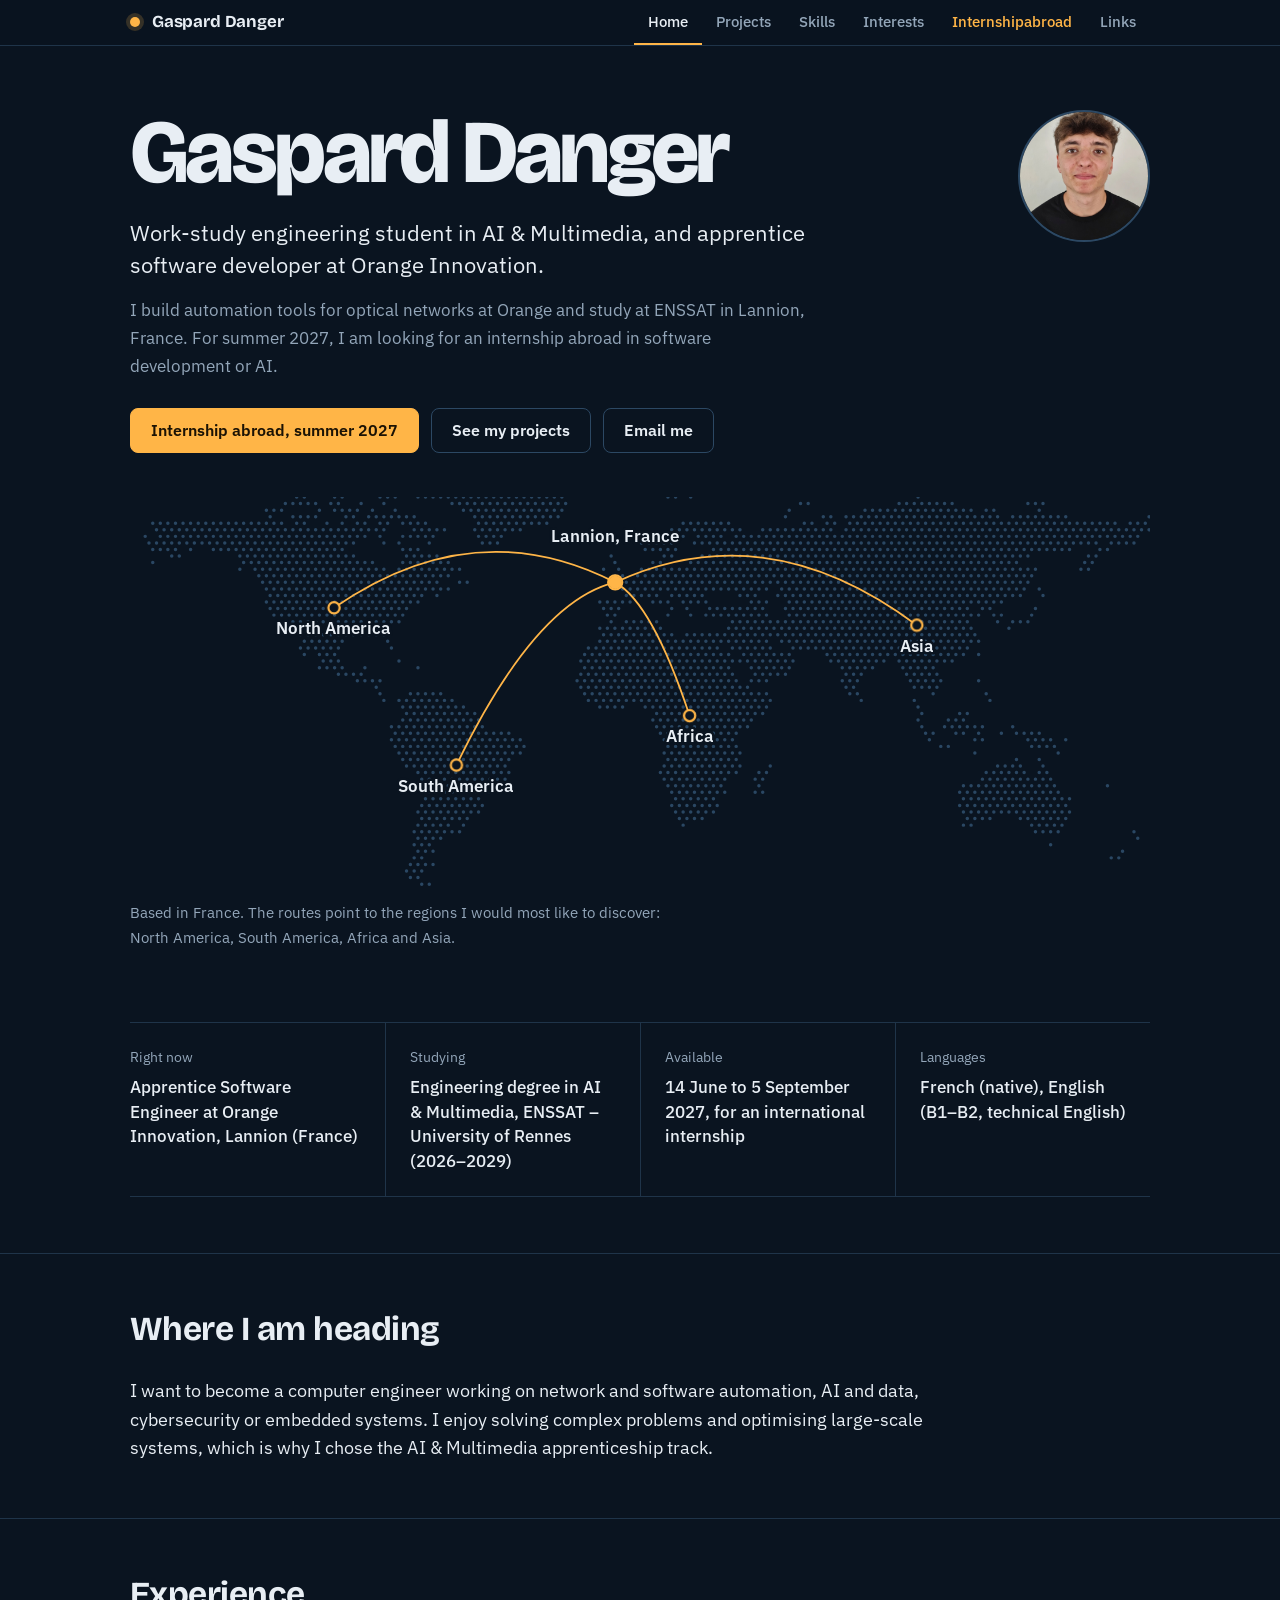
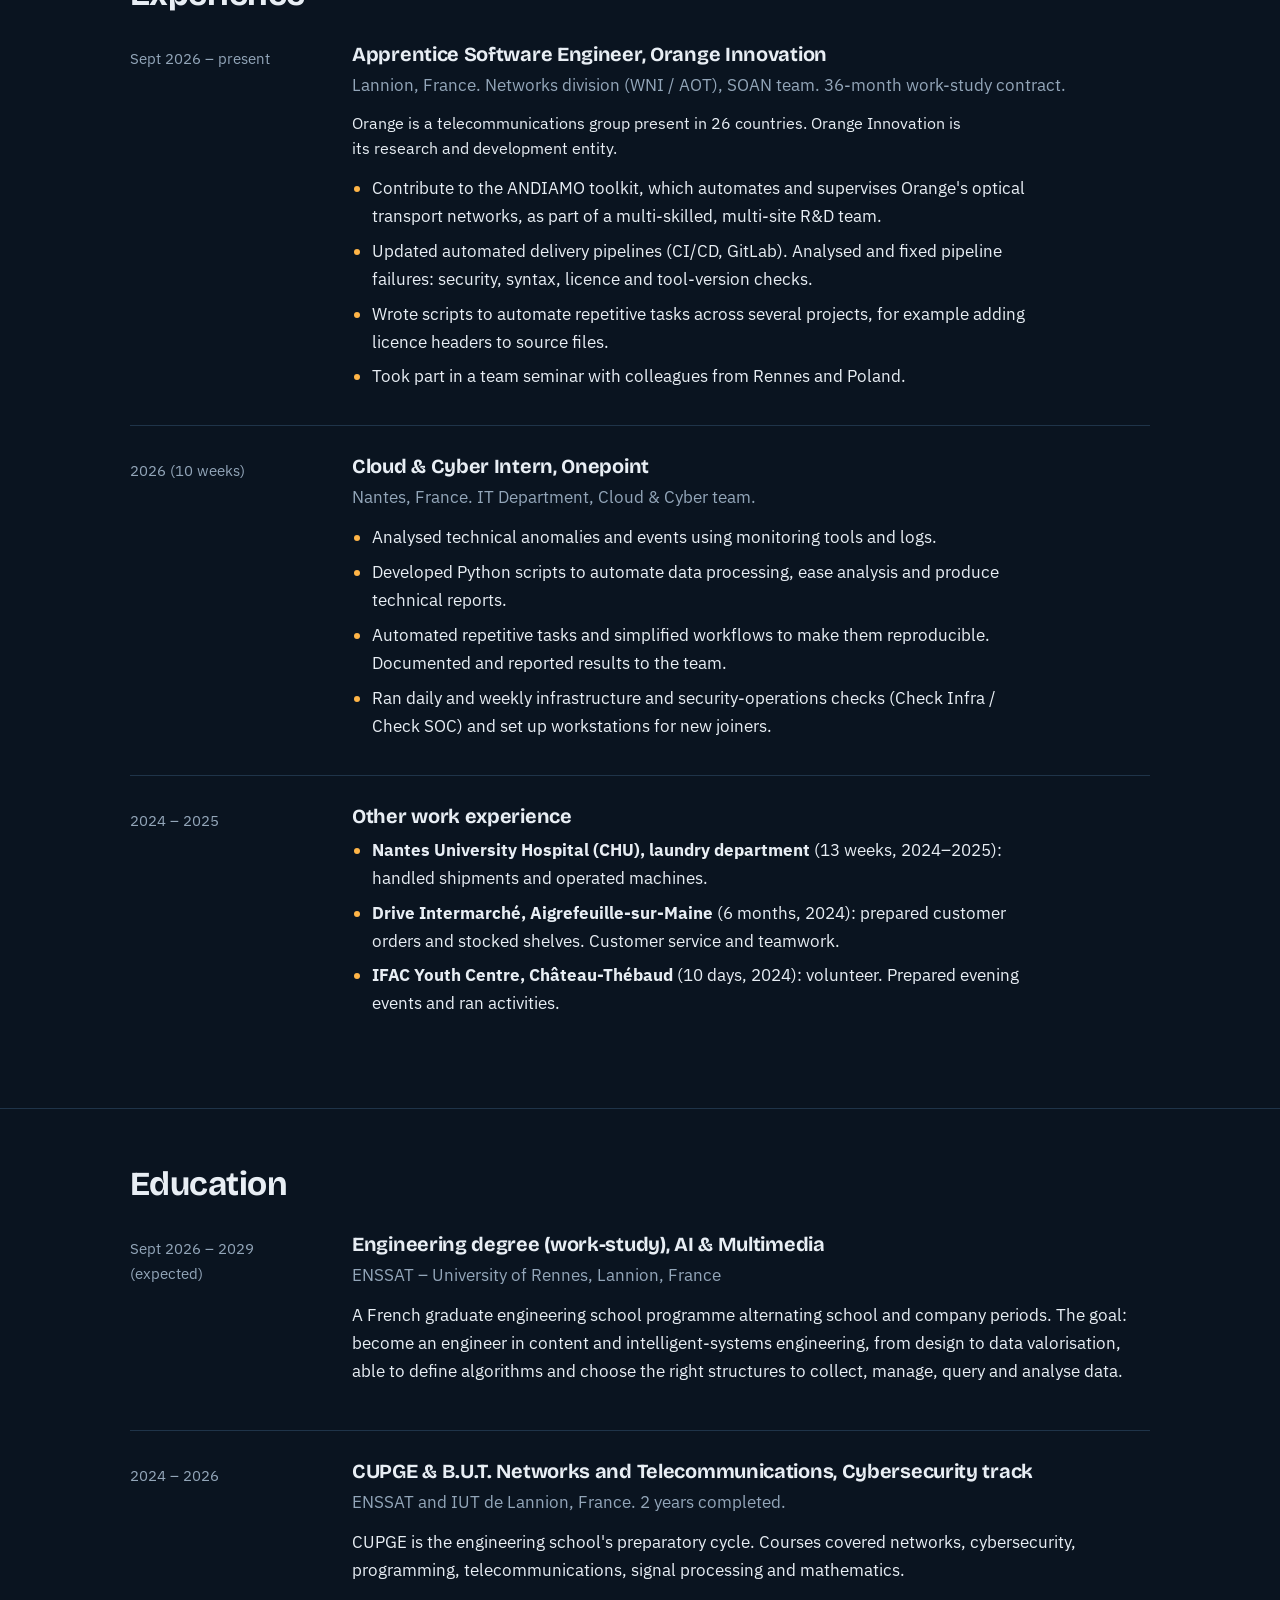
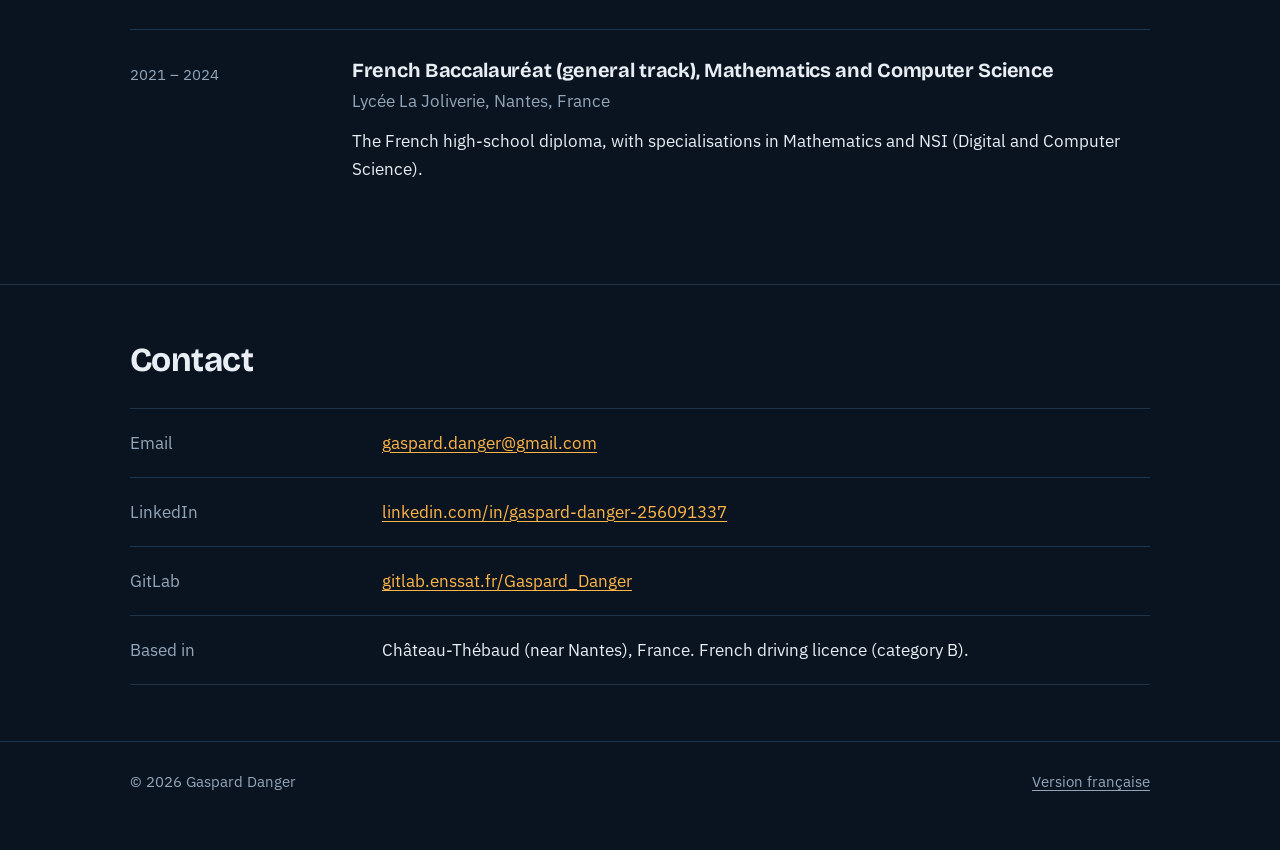
==== EN/index.html @ 33ee7ceb "Add files via upload" ====
<!doctype html>
<html lang="en">
<head>
<meta charset="utf-8">
<meta name="viewport" content="width=device-width, initial-scale=1">
<title>Gaspard Danger | Work-study engineering student, AI &amp; Multimedia</title>
<meta name="description" content="Gaspard Danger, work-study engineering student (AI &amp; Multimedia, ENSSAT) and apprentice software developer at Orange Innovation. Looking for a software or AI internship abroad, 14 June to 5 September 2027.">
<meta name="theme-color" content="#0a1420">
<meta property="og:title" content="Gaspard Danger | Portfolio">
<meta property="og:description" content="Work-study engineering student in AI &amp; Multimedia, apprentice software developer at Orange Innovation, looking for an internship abroad in summer 2027.">
<meta property="og:type" content="website">
<link rel="icon" href="data:image/svg+xml,%3Csvg xmlns='http://www.w3.org/2000/svg' viewBox='0 0 32 32'%3E%3Crect width='32' height='32' rx='7' fill='%230A1420'/%3E%3Ccircle cx='16' cy='16' r='7' fill='%23FFB547'/%3E%3C/svg%3E">
<link rel="preconnect" href="https://fonts.googleapis.com">
<link rel="preconnect" href="https://fonts.gstatic.com" crossorigin>
<link href="https://fonts.googleapis.com/css2?family=Bricolage+Grotesque:opsz,wght@12..96,600..800&family=IBM+Plex+Sans:wght@400;500;600&display=swap" rel="stylesheet">
<link rel="stylesheet" href="assets/style.css">
<script src="assets/main.js" defer></script>
</head>
<body>
<a class="skip" href="#main">Skip to content</a>
<header class="site-header">
  <div class="bar">
    <a class="brand" href="index.html">Gaspard Danger</a>
    <nav class="tabs" aria-label="Main">
      <a href="index.html" aria-current="page">Home</a>
      <a href="projects.html">Projects</a>
      <a href="skills.html">Skills</a>
      <a href="interests.html">Interests</a>
      <a class="tab-accent" href="internship.html">Internship<span class="more"> abroad</span></a>
      <a href="links.html">Links</a>
    </nav>
  </div>
</header>

<main id="main">
  <section class="hero">
    <div class="wrap">
      <div class="hero-grid">
        <div>
          <h1>Gaspard Danger</h1>
          <p class="lede">Work-study engineering student in AI &amp; Multimedia, and apprentice software developer at Orange Innovation.</p>
          <p class="sub">I build automation tools for optical networks at Orange and study at ENSSAT in Lannion, France. For summer 2027, I am looking for an internship abroad in software development or AI.</p>
          <p class="actions">
            <a class="btn btn-primary" href="internship.html">Internship abroad, summer 2027</a>
            <a class="btn" href="projects.html">See my projects</a>
            <a class="btn" href="mailto:gaspard.danger@gmail.com">Email me</a>
          </p>
        </div>
        <img class="portrait" src="assets/photo.jpg" alt="Portrait of Gaspard Danger" width="132" height="132" onerror="if(!this.dataset.f){this.dataset.f=1;this.src='../images/pdpbien.jpg'}else{this.remove()}">
      </div>
      <figure class="map-frame">
        <svg class="worldmap" viewBox="0 0 1000 385.7" xmlns="http://www.w3.org/2000/svg" role="img" aria-labelledby="map-title map-desc">
<title id="map-title">World map with routes from Lannion, France</title>
<desc id="map-desc">A dot-matrix world map. Routes start in Lannion, France and reach North America, South America, Africa and Asia, the regions I would like to discover.</desc>
<path class="dots" d="M163.4 0.0h0M170.9 0.0h0M200.6 0.0h0M208.0 0.0h0M245.1 0.0h0M252.6 0.0h0M260.0 0.0h0M282.3 0.0h0M289.7 0.0h0M297.1 0.0h0M304.6 0.0h0M312.0 0.0h0M319.4 0.0h0M326.9 0.0h0M334.3 0.0h0M341.7 0.0h0M349.1 0.0h0M356.6 0.0h0M364.0 0.0h0M371.4 0.0h0M378.9 0.0h0M386.3 0.0h0M393.7 0.0h0M401.1 0.0h0M408.6 0.0h0M416.0 0.0h0M423.4 0.0h0M527.4 0.0h0M534.9 0.0h0M549.7 0.0h0M772.6 0.0h0M152.3 6.4h0M159.7 6.4h0M167.1 6.4h0M174.6 6.4h0M182.0 6.4h0M196.9 6.4h0M204.3 6.4h0M226.6 6.4h0M248.9 6.4h0M315.7 6.4h0M323.1 6.4h0M330.6 6.4h0M338.0 6.4h0M345.4 6.4h0M352.9 6.4h0M360.3 6.4h0M367.7 6.4h0M375.1 6.4h0M382.6 6.4h0M390.0 6.4h0M397.4 6.4h0M404.9 6.4h0M412.3 6.4h0M419.7 6.4h0M427.1 6.4h0M657.4 6.4h0M664.9 6.4h0M754.0 6.4h0M761.4 6.4h0M768.9 6.4h0M776.3 6.4h0M783.7 6.4h0M791.1 6.4h0M798.6 6.4h0M806.0 6.4h0M880.3 6.4h0M887.7 6.4h0M895.1 6.4h0M133.7 12.9h0M141.1 12.9h0M148.6 12.9h0M185.7 12.9h0M200.6 12.9h0M208.0 12.9h0M215.4 12.9h0M222.9 12.9h0M237.7 12.9h0M260.0 12.9h0M326.9 12.9h0M334.3 12.9h0M341.7 12.9h0M349.1 12.9h0M356.6 12.9h0M364.0 12.9h0M371.4 12.9h0M378.9 12.9h0M386.3 12.9h0M393.7 12.9h0M401.1 12.9h0M408.6 12.9h0M416.0 12.9h0M423.4 12.9h0M646.3 12.9h0M720.6 12.9h0M728.0 12.9h0M735.4 12.9h0M742.9 12.9h0M750.3 12.9h0M757.7 12.9h0M765.1 12.9h0M772.6 12.9h0M780.0 12.9h0M787.4 12.9h0M794.9 12.9h0M802.3 12.9h0M809.7 12.9h0M817.1 12.9h0M824.6 12.9h0M839.4 12.9h0M846.9 12.9h0M891.4 12.9h0M137.4 19.3h0M159.7 19.3h0M167.1 19.3h0M174.6 19.3h0M182.0 19.3h0M211.7 19.3h0M219.1 19.3h0M234.0 19.3h0M241.4 19.3h0M248.9 19.3h0M256.3 19.3h0M263.7 19.3h0M271.1 19.3h0M278.6 19.3h0M338.0 19.3h0M345.4 19.3h0M352.9 19.3h0M360.3 19.3h0M367.7 19.3h0M375.1 19.3h0M382.6 19.3h0M390.0 19.3h0M397.4 19.3h0M404.9 19.3h0M412.3 19.3h0M419.7 19.3h0M642.6 19.3h0M679.7 19.3h0M687.1 19.3h0M702.0 19.3h0M709.4 19.3h0M716.9 19.3h0M724.3 19.3h0M731.7 19.3h0M739.1 19.3h0M746.6 19.3h0M754.0 19.3h0M761.4 19.3h0M768.9 19.3h0M776.3 19.3h0M783.7 19.3h0M791.1 19.3h0M798.6 19.3h0M806.0 19.3h0M813.4 19.3h0M820.9 19.3h0M828.3 19.3h0M835.7 19.3h0M843.1 19.3h0M850.6 19.3h0M865.4 19.3h0M872.9 19.3h0M880.3 19.3h0M887.7 19.3h0M895.1 19.3h0M902.6 19.3h0M910.0 19.3h0M917.4 19.3h0M999.1 19.3h0M22.3 25.7h0M29.7 25.7h0M37.1 25.7h0M44.6 25.7h0M52.0 25.7h0M59.4 25.7h0M66.9 25.7h0M74.3 25.7h0M81.7 25.7h0M89.1 25.7h0M96.6 25.7h0M104.0 25.7h0M111.4 25.7h0M118.9 25.7h0M126.3 25.7h0M133.7 25.7h0M141.1 25.7h0M148.6 25.7h0M163.4 25.7h0M170.9 25.7h0M193.1 25.7h0M208.0 25.7h0M222.9 25.7h0M230.3 25.7h0M245.1 25.7h0M252.6 25.7h0M267.4 25.7h0M274.9 25.7h0M282.3 25.7h0M289.7 25.7h0M341.7 25.7h0M349.1 25.7h0M356.6 25.7h0M364.0 25.7h0M371.4 25.7h0M378.9 25.7h0M386.3 25.7h0M393.7 25.7h0M401.1 25.7h0M408.6 25.7h0M542.3 25.7h0M549.7 25.7h0M557.1 25.7h0M564.6 25.7h0M572.0 25.7h0M579.4 25.7h0M586.9 25.7h0M661.1 25.7h0M668.6 25.7h0M683.4 25.7h0M690.9 25.7h0M705.7 25.7h0M713.1 25.7h0M720.6 25.7h0M728.0 25.7h0M735.4 25.7h0M742.9 25.7h0M750.3 25.7h0M757.7 25.7h0M765.1 25.7h0M772.6 25.7h0M780.0 25.7h0M787.4 25.7h0M794.9 25.7h0M802.3 25.7h0M809.7 25.7h0M817.1 25.7h0M824.6 25.7h0M832.0 25.7h0M839.4 25.7h0M846.9 25.7h0M854.3 25.7h0M861.7 25.7h0M869.1 25.7h0M876.6 25.7h0M884.0 25.7h0M891.4 25.7h0M898.9 25.7h0M906.3 25.7h0M913.7 25.7h0M921.1 25.7h0M928.6 25.7h0M936.0 25.7h0M943.4 25.7h0M950.9 25.7h0M958.3 25.7h0M965.7 25.7h0M980.6 25.7h0M988.0 25.7h0M995.4 25.7h0M26.0 32.2h0M33.4 32.2h0M40.9 32.2h0M48.3 32.2h0M55.7 32.2h0M63.1 32.2h0M70.6 32.2h0M78.0 32.2h0M85.4 32.2h0M92.9 32.2h0M100.3 32.2h0M107.7 32.2h0M115.1 32.2h0M122.6 32.2h0M130.0 32.2h0M137.4 32.2h0M144.9 32.2h0M152.3 32.2h0M159.7 32.2h0M167.1 32.2h0M174.6 32.2h0M182.0 32.2h0M189.4 32.2h0M196.9 32.2h0M204.3 32.2h0M211.7 32.2h0M219.1 32.2h0M226.6 32.2h0M234.0 32.2h0M241.4 32.2h0M248.9 32.2h0M278.6 32.2h0M286.0 32.2h0M293.4 32.2h0M300.9 32.2h0M308.3 32.2h0M338.0 32.2h0M345.4 32.2h0M352.9 32.2h0M360.3 32.2h0M367.7 32.2h0M375.1 32.2h0M382.6 32.2h0M531.1 32.2h0M538.6 32.2h0M546.0 32.2h0M553.4 32.2h0M560.9 32.2h0M568.3 32.2h0M575.7 32.2h0M583.1 32.2h0M590.6 32.2h0M598.0 32.2h0M620.3 32.2h0M627.7 32.2h0M635.1 32.2h0M642.6 32.2h0M650.0 32.2h0M657.4 32.2h0M664.9 32.2h0M672.3 32.2h0M679.7 32.2h0M687.1 32.2h0M702.0 32.2h0M709.4 32.2h0M716.9 32.2h0M724.3 32.2h0M731.7 32.2h0M739.1 32.2h0M746.6 32.2h0M754.0 32.2h0M761.4 32.2h0M768.9 32.2h0M776.3 32.2h0M783.7 32.2h0M791.1 32.2h0M798.6 32.2h0M806.0 32.2h0M813.4 32.2h0M820.9 32.2h0M828.3 32.2h0M835.7 32.2h0M843.1 32.2h0M850.6 32.2h0M858.0 32.2h0M865.4 32.2h0M872.9 32.2h0M880.3 32.2h0M887.7 32.2h0M895.1 32.2h0M902.6 32.2h0M910.0 32.2h0M917.4 32.2h0M924.9 32.2h0M932.3 32.2h0M939.7 32.2h0M947.1 32.2h0M954.6 32.2h0M962.0 32.2h0M969.4 32.2h0M976.9 32.2h0M984.3 32.2h0M991.7 32.2h0M999.1 32.2h0M14.9 38.6h0M29.7 38.6h0M37.1 38.6h0M44.6 38.6h0M52.0 38.6h0M59.4 38.6h0M66.9 38.6h0M74.3 38.6h0M81.7 38.6h0M89.1 38.6h0M96.6 38.6h0M104.0 38.6h0M111.4 38.6h0M118.9 38.6h0M126.3 38.6h0M133.7 38.6h0M141.1 38.6h0M148.6 38.6h0M156.0 38.6h0M163.4 38.6h0M170.9 38.6h0M178.3 38.6h0M185.7 38.6h0M193.1 38.6h0M200.6 38.6h0M208.0 38.6h0M215.4 38.6h0M222.9 38.6h0M230.3 38.6h0M245.1 38.6h0M267.4 38.6h0M274.9 38.6h0M282.3 38.6h0M289.7 38.6h0M297.1 38.6h0M341.7 38.6h0M349.1 38.6h0M356.6 38.6h0M364.0 38.6h0M423.4 38.6h0M430.9 38.6h0M438.3 38.6h0M520.0 38.6h0M527.4 38.6h0M534.9 38.6h0M542.3 38.6h0M557.1 38.6h0M564.6 38.6h0M572.0 38.6h0M579.4 38.6h0M594.3 38.6h0M601.7 38.6h0M609.1 38.6h0M616.6 38.6h0M624.0 38.6h0M631.4 38.6h0M638.9 38.6h0M646.3 38.6h0M653.7 38.6h0M661.1 38.6h0M668.6 38.6h0M676.0 38.6h0M683.4 38.6h0M690.9 38.6h0M698.3 38.6h0M705.7 38.6h0M713.1 38.6h0M720.6 38.6h0M728.0 38.6h0M735.4 38.6h0M742.9 38.6h0M750.3 38.6h0M757.7 38.6h0M765.1 38.6h0M772.6 38.6h0M780.0 38.6h0M787.4 38.6h0M794.9 38.6h0M802.3 38.6h0M809.7 38.6h0M817.1 38.6h0M824.6 38.6h0M832.0 38.6h0M839.4 38.6h0M846.9 38.6h0M854.3 38.6h0M861.7 38.6h0M869.1 38.6h0M876.6 38.6h0M884.0 38.6h0M891.4 38.6h0M898.9 38.6h0M906.3 38.6h0M913.7 38.6h0M921.1 38.6h0M928.6 38.6h0M936.0 38.6h0M943.4 38.6h0M950.9 38.6h0M958.3 38.6h0M965.7 38.6h0M973.1 38.6h0M980.6 38.6h0M988.0 38.6h0M18.6 45.0h0M26.0 45.0h0M33.4 45.0h0M40.9 45.0h0M48.3 45.0h0M55.7 45.0h0M63.1 45.0h0M70.6 45.0h0M78.0 45.0h0M85.4 45.0h0M92.9 45.0h0M100.3 45.0h0M107.7 45.0h0M115.1 45.0h0M122.6 45.0h0M130.0 45.0h0M137.4 45.0h0M144.9 45.0h0M152.3 45.0h0M159.7 45.0h0M167.1 45.0h0M174.6 45.0h0M182.0 45.0h0M189.4 45.0h0M196.9 45.0h0M204.3 45.0h0M211.7 45.0h0M219.1 45.0h0M248.9 45.0h0M263.7 45.0h0M293.4 45.0h0M345.4 45.0h0M352.9 45.0h0M360.3 45.0h0M501.4 45.0h0M508.9 45.0h0M516.3 45.0h0M523.7 45.0h0M531.1 45.0h0M553.4 45.0h0M560.9 45.0h0M568.3 45.0h0M575.7 45.0h0M583.1 45.0h0M590.6 45.0h0M598.0 45.0h0M605.4 45.0h0M612.9 45.0h0M620.3 45.0h0M627.7 45.0h0M635.1 45.0h0M642.6 45.0h0M650.0 45.0h0M657.4 45.0h0M664.9 45.0h0M672.3 45.0h0M679.7 45.0h0M687.1 45.0h0M694.6 45.0h0M702.0 45.0h0M709.4 45.0h0M716.9 45.0h0M724.3 45.0h0M731.7 45.0h0M739.1 45.0h0M746.6 45.0h0M754.0 45.0h0M761.4 45.0h0M768.9 45.0h0M776.3 45.0h0M783.7 45.0h0M791.1 45.0h0M798.6 45.0h0M806.0 45.0h0M813.4 45.0h0M820.9 45.0h0M828.3 45.0h0M835.7 45.0h0M843.1 45.0h0M850.6 45.0h0M858.0 45.0h0M865.4 45.0h0M872.9 45.0h0M880.3 45.0h0M887.7 45.0h0M895.1 45.0h0M902.6 45.0h0M910.0 45.0h0M917.4 45.0h0M924.9 45.0h0M932.3 45.0h0M939.7 45.0h0M947.1 45.0h0M962.0 45.0h0M969.4 45.0h0M976.9 45.0h0M984.3 45.0h0M22.3 51.5h0M29.7 51.5h0M37.1 51.5h0M44.6 51.5h0M59.4 51.5h0M81.7 51.5h0M89.1 51.5h0M96.6 51.5h0M104.0 51.5h0M111.4 51.5h0M118.9 51.5h0M126.3 51.5h0M133.7 51.5h0M141.1 51.5h0M148.6 51.5h0M156.0 51.5h0M163.4 51.5h0M170.9 51.5h0M178.3 51.5h0M185.7 51.5h0M193.1 51.5h0M200.6 51.5h0M208.0 51.5h0M267.4 51.5h0M274.9 51.5h0M282.3 51.5h0M505.1 51.5h0M512.6 51.5h0M520.0 51.5h0M527.4 51.5h0M534.9 51.5h0M572.0 51.5h0M579.4 51.5h0M586.9 51.5h0M594.3 51.5h0M601.7 51.5h0M609.1 51.5h0M616.6 51.5h0M624.0 51.5h0M631.4 51.5h0M638.9 51.5h0M646.3 51.5h0M653.7 51.5h0M661.1 51.5h0M668.6 51.5h0M676.0 51.5h0M683.4 51.5h0M690.9 51.5h0M698.3 51.5h0M705.7 51.5h0M713.1 51.5h0M720.6 51.5h0M728.0 51.5h0M735.4 51.5h0M742.9 51.5h0M750.3 51.5h0M757.7 51.5h0M765.1 51.5h0M772.6 51.5h0M780.0 51.5h0M787.4 51.5h0M794.9 51.5h0M802.3 51.5h0M809.7 51.5h0M817.1 51.5h0M824.6 51.5h0M832.0 51.5h0M839.4 51.5h0M846.9 51.5h0M854.3 51.5h0M861.7 51.5h0M869.1 51.5h0M876.6 51.5h0M884.0 51.5h0M891.4 51.5h0M898.9 51.5h0M906.3 51.5h0M913.7 51.5h0M921.1 51.5h0M950.9 51.5h0M958.3 51.5h0M40.9 57.9h0M48.3 57.9h0M107.7 57.9h0M115.1 57.9h0M122.6 57.9h0M130.0 57.9h0M137.4 57.9h0M144.9 57.9h0M152.3 57.9h0M159.7 57.9h0M167.1 57.9h0M174.6 57.9h0M182.0 57.9h0M189.4 57.9h0M196.9 57.9h0M204.3 57.9h0M211.7 57.9h0M219.1 57.9h0M271.1 57.9h0M278.6 57.9h0M286.0 57.9h0M293.4 57.9h0M300.9 57.9h0M471.7 57.9h0M523.7 57.9h0M531.1 57.9h0M560.9 57.9h0M568.3 57.9h0M575.7 57.9h0M583.1 57.9h0M590.6 57.9h0M598.0 57.9h0M605.4 57.9h0M612.9 57.9h0M620.3 57.9h0M627.7 57.9h0M635.1 57.9h0M642.6 57.9h0M650.0 57.9h0M657.4 57.9h0M664.9 57.9h0M672.3 57.9h0M679.7 57.9h0M687.1 57.9h0M694.6 57.9h0M702.0 57.9h0M709.4 57.9h0M716.9 57.9h0M724.3 57.9h0M731.7 57.9h0M739.1 57.9h0M746.6 57.9h0M754.0 57.9h0M761.4 57.9h0M768.9 57.9h0M776.3 57.9h0M783.7 57.9h0M791.1 57.9h0M798.6 57.9h0M806.0 57.9h0M813.4 57.9h0M820.9 57.9h0M828.3 57.9h0M835.7 57.9h0M843.1 57.9h0M850.6 57.9h0M858.0 57.9h0M865.4 57.9h0M872.9 57.9h0M880.3 57.9h0M939.7 57.9h0M947.1 57.9h0M22.3 64.3h0M111.4 64.3h0M118.9 64.3h0M126.3 64.3h0M133.7 64.3h0M141.1 64.3h0M148.6 64.3h0M156.0 64.3h0M163.4 64.3h0M170.9 64.3h0M178.3 64.3h0M185.7 64.3h0M193.1 64.3h0M200.6 64.3h0M208.0 64.3h0M215.4 64.3h0M222.9 64.3h0M230.3 64.3h0M237.7 64.3h0M267.4 64.3h0M274.9 64.3h0M282.3 64.3h0M289.7 64.3h0M297.1 64.3h0M304.6 64.3h0M312.0 64.3h0M475.4 64.3h0M512.6 64.3h0M520.0 64.3h0M549.7 64.3h0M557.1 64.3h0M564.6 64.3h0M572.0 64.3h0M579.4 64.3h0M586.9 64.3h0M594.3 64.3h0M601.7 64.3h0M609.1 64.3h0M616.6 64.3h0M624.0 64.3h0M631.4 64.3h0M638.9 64.3h0M646.3 64.3h0M653.7 64.3h0M661.1 64.3h0M668.6 64.3h0M676.0 64.3h0M683.4 64.3h0M690.9 64.3h0M698.3 64.3h0M705.7 64.3h0M713.1 64.3h0M720.6 64.3h0M728.0 64.3h0M735.4 64.3h0M742.9 64.3h0M750.3 64.3h0M757.7 64.3h0M765.1 64.3h0M772.6 64.3h0M780.0 64.3h0M787.4 64.3h0M794.9 64.3h0M802.3 64.3h0M809.7 64.3h0M817.1 64.3h0M824.6 64.3h0M832.0 64.3h0M839.4 64.3h0M846.9 64.3h0M854.3 64.3h0M861.7 64.3h0M869.1 64.3h0M936.0 64.3h0M943.4 64.3h0M107.7 70.8h0M122.6 70.8h0M130.0 70.8h0M137.4 70.8h0M144.9 70.8h0M152.3 70.8h0M159.7 70.8h0M167.1 70.8h0M174.6 70.8h0M182.0 70.8h0M189.4 70.8h0M196.9 70.8h0M204.3 70.8h0M211.7 70.8h0M219.1 70.8h0M226.6 70.8h0M234.0 70.8h0M241.4 70.8h0M248.9 70.8h0M263.7 70.8h0M271.1 70.8h0M278.6 70.8h0M286.0 70.8h0M293.4 70.8h0M300.9 70.8h0M308.3 70.8h0M315.7 70.8h0M323.1 70.8h0M464.3 70.8h0M479.1 70.8h0M501.4 70.8h0M508.9 70.8h0M516.3 70.8h0M523.7 70.8h0M531.1 70.8h0M538.6 70.8h0M546.0 70.8h0M553.4 70.8h0M560.9 70.8h0M568.3 70.8h0M575.7 70.8h0M583.1 70.8h0M590.6 70.8h0M598.0 70.8h0M605.4 70.8h0M612.9 70.8h0M620.3 70.8h0M627.7 70.8h0M635.1 70.8h0M642.6 70.8h0M650.0 70.8h0M657.4 70.8h0M664.9 70.8h0M672.3 70.8h0M679.7 70.8h0M687.1 70.8h0M694.6 70.8h0M702.0 70.8h0M709.4 70.8h0M716.9 70.8h0M724.3 70.8h0M731.7 70.8h0M739.1 70.8h0M746.6 70.8h0M754.0 70.8h0M761.4 70.8h0M768.9 70.8h0M776.3 70.8h0M783.7 70.8h0M791.1 70.8h0M798.6 70.8h0M806.0 70.8h0M813.4 70.8h0M820.9 70.8h0M828.3 70.8h0M835.7 70.8h0M843.1 70.8h0M850.6 70.8h0M858.0 70.8h0M865.4 70.8h0M872.9 70.8h0M880.3 70.8h0M887.7 70.8h0M932.3 70.8h0M939.7 70.8h0M126.3 77.2h0M133.7 77.2h0M141.1 77.2h0M148.6 77.2h0M156.0 77.2h0M163.4 77.2h0M170.9 77.2h0M178.3 77.2h0M185.7 77.2h0M193.1 77.2h0M200.6 77.2h0M208.0 77.2h0M215.4 77.2h0M222.9 77.2h0M230.3 77.2h0M237.7 77.2h0M245.1 77.2h0M252.6 77.2h0M260.0 77.2h0M267.4 77.2h0M274.9 77.2h0M282.3 77.2h0M289.7 77.2h0M297.1 77.2h0M304.6 77.2h0M312.0 77.2h0M475.4 77.2h0M482.9 77.2h0M497.7 77.2h0M505.1 77.2h0M512.6 77.2h0M520.0 77.2h0M527.4 77.2h0M534.9 77.2h0M542.3 77.2h0M549.7 77.2h0M557.1 77.2h0M564.6 77.2h0M572.0 77.2h0M579.4 77.2h0M586.9 77.2h0M594.3 77.2h0M601.7 77.2h0M609.1 77.2h0M616.6 77.2h0M624.0 77.2h0M631.4 77.2h0M638.9 77.2h0M646.3 77.2h0M653.7 77.2h0M661.1 77.2h0M668.6 77.2h0M676.0 77.2h0M683.4 77.2h0M690.9 77.2h0M698.3 77.2h0M705.7 77.2h0M713.1 77.2h0M720.6 77.2h0M728.0 77.2h0M735.4 77.2h0M742.9 77.2h0M750.3 77.2h0M757.7 77.2h0M765.1 77.2h0M772.6 77.2h0M780.0 77.2h0M787.4 77.2h0M794.9 77.2h0M802.3 77.2h0M809.7 77.2h0M817.1 77.2h0M824.6 77.2h0M832.0 77.2h0M839.4 77.2h0M846.9 77.2h0M854.3 77.2h0M861.7 77.2h0M869.1 77.2h0M876.6 77.2h0M884.0 77.2h0M130.0 83.6h0M137.4 83.6h0M144.9 83.6h0M152.3 83.6h0M159.7 83.6h0M167.1 83.6h0M174.6 83.6h0M182.0 83.6h0M189.4 83.6h0M196.9 83.6h0M204.3 83.6h0M211.7 83.6h0M219.1 83.6h0M226.6 83.6h0M234.0 83.6h0M241.4 83.6h0M248.9 83.6h0M256.3 83.6h0M263.7 83.6h0M271.1 83.6h0M278.6 83.6h0M286.0 83.6h0M293.4 83.6h0M300.9 83.6h0M323.1 83.6h0M330.6 83.6h0M479.1 83.6h0M486.6 83.6h0M494.0 83.6h0M501.4 83.6h0M508.9 83.6h0M516.3 83.6h0M523.7 83.6h0M531.1 83.6h0M538.6 83.6h0M546.0 83.6h0M553.4 83.6h0M560.9 83.6h0M568.3 83.6h0M575.7 83.6h0M583.1 83.6h0M590.6 83.6h0M598.0 83.6h0M605.4 83.6h0M612.9 83.6h0M620.3 83.6h0M627.7 83.6h0M635.1 83.6h0M642.6 83.6h0M650.0 83.6h0M657.4 83.6h0M664.9 83.6h0M672.3 83.6h0M679.7 83.6h0M687.1 83.6h0M694.6 83.6h0M702.0 83.6h0M709.4 83.6h0M716.9 83.6h0M724.3 83.6h0M731.7 83.6h0M739.1 83.6h0M746.6 83.6h0M754.0 83.6h0M761.4 83.6h0M768.9 83.6h0M776.3 83.6h0M783.7 83.6h0M791.1 83.6h0M798.6 83.6h0M806.0 83.6h0M813.4 83.6h0M820.9 83.6h0M828.3 83.6h0M835.7 83.6h0M843.1 83.6h0M850.6 83.6h0M858.0 83.6h0M865.4 83.6h0M872.9 83.6h0M880.3 83.6h0M133.7 90.1h0M141.1 90.1h0M148.6 90.1h0M156.0 90.1h0M163.4 90.1h0M170.9 90.1h0M178.3 90.1h0M185.7 90.1h0M193.1 90.1h0M200.6 90.1h0M208.0 90.1h0M215.4 90.1h0M222.9 90.1h0M230.3 90.1h0M237.7 90.1h0M245.1 90.1h0M252.6 90.1h0M260.0 90.1h0M267.4 90.1h0M274.9 90.1h0M282.3 90.1h0M289.7 90.1h0M297.1 90.1h0M304.6 90.1h0M312.0 90.1h0M482.9 90.1h0M490.3 90.1h0M497.7 90.1h0M505.1 90.1h0M512.6 90.1h0M520.0 90.1h0M527.4 90.1h0M534.9 90.1h0M542.3 90.1h0M549.7 90.1h0M557.1 90.1h0M564.6 90.1h0M572.0 90.1h0M579.4 90.1h0M586.9 90.1h0M594.3 90.1h0M601.7 90.1h0M609.1 90.1h0M616.6 90.1h0M624.0 90.1h0M638.9 90.1h0M646.3 90.1h0M653.7 90.1h0M661.1 90.1h0M668.6 90.1h0M676.0 90.1h0M683.4 90.1h0M690.9 90.1h0M698.3 90.1h0M705.7 90.1h0M713.1 90.1h0M720.6 90.1h0M728.0 90.1h0M735.4 90.1h0M742.9 90.1h0M750.3 90.1h0M757.7 90.1h0M765.1 90.1h0M772.6 90.1h0M780.0 90.1h0M787.4 90.1h0M794.9 90.1h0M802.3 90.1h0M809.7 90.1h0M817.1 90.1h0M824.6 90.1h0M832.0 90.1h0M839.4 90.1h0M846.9 90.1h0M854.3 90.1h0M861.7 90.1h0M869.1 90.1h0M876.6 90.1h0M891.4 90.1h0M137.4 96.5h0M144.9 96.5h0M152.3 96.5h0M159.7 96.5h0M167.1 96.5h0M174.6 96.5h0M182.0 96.5h0M189.4 96.5h0M196.9 96.5h0M204.3 96.5h0M211.7 96.5h0M219.1 96.5h0M226.6 96.5h0M234.0 96.5h0M241.4 96.5h0M248.9 96.5h0M256.3 96.5h0M263.7 96.5h0M271.1 96.5h0M278.6 96.5h0M286.0 96.5h0M300.9 96.5h0M486.6 96.5h0M494.0 96.5h0M501.4 96.5h0M508.9 96.5h0M516.3 96.5h0M531.1 96.5h0M538.6 96.5h0M546.0 96.5h0M553.4 96.5h0M560.9 96.5h0M598.0 96.5h0M605.4 96.5h0M612.9 96.5h0M635.1 96.5h0M642.6 96.5h0M650.0 96.5h0M657.4 96.5h0M664.9 96.5h0M672.3 96.5h0M679.7 96.5h0M687.1 96.5h0M694.6 96.5h0M702.0 96.5h0M709.4 96.5h0M716.9 96.5h0M724.3 96.5h0M731.7 96.5h0M739.1 96.5h0M746.6 96.5h0M754.0 96.5h0M761.4 96.5h0M768.9 96.5h0M776.3 96.5h0M783.7 96.5h0M791.1 96.5h0M798.6 96.5h0M806.0 96.5h0M813.4 96.5h0M820.9 96.5h0M828.3 96.5h0M835.7 96.5h0M843.1 96.5h0M850.6 96.5h0M858.0 96.5h0M865.4 96.5h0M872.9 96.5h0M895.1 96.5h0M133.7 102.9h0M141.1 102.9h0M148.6 102.9h0M156.0 102.9h0M163.4 102.9h0M170.9 102.9h0M178.3 102.9h0M185.7 102.9h0M193.1 102.9h0M200.6 102.9h0M208.0 102.9h0M215.4 102.9h0M222.9 102.9h0M230.3 102.9h0M237.7 102.9h0M245.1 102.9h0M252.6 102.9h0M260.0 102.9h0M267.4 102.9h0M274.9 102.9h0M282.3 102.9h0M460.6 102.9h0M468.0 102.9h0M475.4 102.9h0M482.9 102.9h0M490.3 102.9h0M512.6 102.9h0M520.0 102.9h0M527.4 102.9h0M542.3 102.9h0M549.7 102.9h0M557.1 102.9h0M564.6 102.9h0M609.1 102.9h0M616.6 102.9h0M624.0 102.9h0M646.3 102.9h0M653.7 102.9h0M661.1 102.9h0M668.6 102.9h0M676.0 102.9h0M683.4 102.9h0M690.9 102.9h0M698.3 102.9h0M705.7 102.9h0M713.1 102.9h0M720.6 102.9h0M728.0 102.9h0M735.4 102.9h0M742.9 102.9h0M750.3 102.9h0M757.7 102.9h0M765.1 102.9h0M772.6 102.9h0M780.0 102.9h0M787.4 102.9h0M794.9 102.9h0M802.3 102.9h0M809.7 102.9h0M817.1 102.9h0M824.6 102.9h0M832.0 102.9h0M839.4 102.9h0M846.9 102.9h0M854.3 102.9h0M137.4 109.4h0M144.9 109.4h0M152.3 109.4h0M159.7 109.4h0M167.1 109.4h0M174.6 109.4h0M182.0 109.4h0M189.4 109.4h0M196.9 109.4h0M204.3 109.4h0M211.7 109.4h0M219.1 109.4h0M226.6 109.4h0M234.0 109.4h0M241.4 109.4h0M248.9 109.4h0M256.3 109.4h0M263.7 109.4h0M271.1 109.4h0M464.3 109.4h0M471.7 109.4h0M479.1 109.4h0M531.1 109.4h0M546.0 109.4h0M568.3 109.4h0M575.7 109.4h0M583.1 109.4h0M590.6 109.4h0M598.0 109.4h0M605.4 109.4h0M612.9 109.4h0M620.3 109.4h0M642.6 109.4h0M650.0 109.4h0M657.4 109.4h0M664.9 109.4h0M672.3 109.4h0M679.7 109.4h0M687.1 109.4h0M694.6 109.4h0M702.0 109.4h0M709.4 109.4h0M716.9 109.4h0M724.3 109.4h0M731.7 109.4h0M739.1 109.4h0M746.6 109.4h0M754.0 109.4h0M761.4 109.4h0M768.9 109.4h0M776.3 109.4h0M783.7 109.4h0M791.1 109.4h0M798.6 109.4h0M806.0 109.4h0M813.4 109.4h0M820.9 109.4h0M835.7 109.4h0M843.1 109.4h0M887.7 109.4h0M141.1 115.8h0M148.6 115.8h0M156.0 115.8h0M163.4 115.8h0M170.9 115.8h0M178.3 115.8h0M185.7 115.8h0M193.1 115.8h0M200.6 115.8h0M208.0 115.8h0M215.4 115.8h0M222.9 115.8h0M230.3 115.8h0M237.7 115.8h0M245.1 115.8h0M252.6 115.8h0M260.0 115.8h0M267.4 115.8h0M468.0 115.8h0M475.4 115.8h0M527.4 115.8h0M549.7 115.8h0M564.6 115.8h0M572.0 115.8h0M579.4 115.8h0M586.9 115.8h0M594.3 115.8h0M601.7 115.8h0M609.1 115.8h0M616.6 115.8h0M624.0 115.8h0M646.3 115.8h0M653.7 115.8h0M661.1 115.8h0M668.6 115.8h0M676.0 115.8h0M683.4 115.8h0M690.9 115.8h0M698.3 115.8h0M705.7 115.8h0M713.1 115.8h0M720.6 115.8h0M728.0 115.8h0M735.4 115.8h0M742.9 115.8h0M750.3 115.8h0M757.7 115.8h0M765.1 115.8h0M772.6 115.8h0M780.0 115.8h0M787.4 115.8h0M794.9 115.8h0M802.3 115.8h0M809.7 115.8h0M817.1 115.8h0M824.6 115.8h0M832.0 115.8h0M846.9 115.8h0M854.3 115.8h0M884.0 115.8h0M144.9 122.2h0M152.3 122.2h0M159.7 122.2h0M167.1 122.2h0M174.6 122.2h0M182.0 122.2h0M189.4 122.2h0M196.9 122.2h0M204.3 122.2h0M211.7 122.2h0M219.1 122.2h0M226.6 122.2h0M234.0 122.2h0M241.4 122.2h0M248.9 122.2h0M256.3 122.2h0M263.7 122.2h0M471.7 122.2h0M486.6 122.2h0M494.0 122.2h0M501.4 122.2h0M508.9 122.2h0M516.3 122.2h0M590.6 122.2h0M598.0 122.2h0M605.4 122.2h0M612.9 122.2h0M620.3 122.2h0M627.7 122.2h0M635.1 122.2h0M642.6 122.2h0M650.0 122.2h0M657.4 122.2h0M664.9 122.2h0M672.3 122.2h0M679.7 122.2h0M687.1 122.2h0M694.6 122.2h0M702.0 122.2h0M709.4 122.2h0M716.9 122.2h0M724.3 122.2h0M731.7 122.2h0M739.1 122.2h0M746.6 122.2h0M754.0 122.2h0M761.4 122.2h0M768.9 122.2h0M776.3 122.2h0M783.7 122.2h0M791.1 122.2h0M798.6 122.2h0M806.0 122.2h0M813.4 122.2h0M820.9 122.2h0M850.6 122.2h0M865.4 122.2h0M872.9 122.2h0M880.3 122.2h0M156.0 128.7h0M163.4 128.7h0M170.9 128.7h0M178.3 128.7h0M185.7 128.7h0M193.1 128.7h0M200.6 128.7h0M208.0 128.7h0M215.4 128.7h0M222.9 128.7h0M230.3 128.7h0M237.7 128.7h0M245.1 128.7h0M252.6 128.7h0M460.6 128.7h0M468.0 128.7h0M475.4 128.7h0M482.9 128.7h0M490.3 128.7h0M497.7 128.7h0M505.1 128.7h0M512.6 128.7h0M520.0 128.7h0M586.9 128.7h0M594.3 128.7h0M601.7 128.7h0M609.1 128.7h0M616.6 128.7h0M624.0 128.7h0M631.4 128.7h0M638.9 128.7h0M646.3 128.7h0M653.7 128.7h0M661.1 128.7h0M668.6 128.7h0M676.0 128.7h0M683.4 128.7h0M690.9 128.7h0M698.3 128.7h0M705.7 128.7h0M713.1 128.7h0M720.6 128.7h0M728.0 128.7h0M735.4 128.7h0M742.9 128.7h0M750.3 128.7h0M757.7 128.7h0M765.1 128.7h0M772.6 128.7h0M780.0 128.7h0M787.4 128.7h0M794.9 128.7h0M802.3 128.7h0M809.7 128.7h0M817.1 128.7h0M824.6 128.7h0M861.7 128.7h0M167.1 135.1h0M174.6 135.1h0M182.0 135.1h0M189.4 135.1h0M196.9 135.1h0M204.3 135.1h0M211.7 135.1h0M219.1 135.1h0M226.6 135.1h0M234.0 135.1h0M241.4 135.1h0M248.9 135.1h0M464.3 135.1h0M471.7 135.1h0M479.1 135.1h0M486.6 135.1h0M494.0 135.1h0M501.4 135.1h0M508.9 135.1h0M516.3 135.1h0M523.7 135.1h0M531.1 135.1h0M546.0 135.1h0M553.4 135.1h0M560.9 135.1h0M568.3 135.1h0M575.7 135.1h0M583.1 135.1h0M590.6 135.1h0M598.0 135.1h0M605.4 135.1h0M612.9 135.1h0M620.3 135.1h0M627.7 135.1h0M635.1 135.1h0M642.6 135.1h0M650.0 135.1h0M657.4 135.1h0M664.9 135.1h0M672.3 135.1h0M679.7 135.1h0M687.1 135.1h0M694.6 135.1h0M702.0 135.1h0M709.4 135.1h0M716.9 135.1h0M724.3 135.1h0M731.7 135.1h0M739.1 135.1h0M746.6 135.1h0M754.0 135.1h0M761.4 135.1h0M768.9 135.1h0M776.3 135.1h0M783.7 135.1h0M791.1 135.1h0M798.6 135.1h0M806.0 135.1h0M813.4 135.1h0M820.9 135.1h0M828.3 135.1h0M170.9 141.5h0M178.3 141.5h0M185.7 141.5h0M193.1 141.5h0M200.6 141.5h0M208.0 141.5h0M252.6 141.5h0M460.6 141.5h0M468.0 141.5h0M475.4 141.5h0M482.9 141.5h0M490.3 141.5h0M497.7 141.5h0M505.1 141.5h0M512.6 141.5h0M520.0 141.5h0M527.4 141.5h0M534.9 141.5h0M542.3 141.5h0M549.7 141.5h0M557.1 141.5h0M564.6 141.5h0M572.0 141.5h0M579.4 141.5h0M586.9 141.5h0M594.3 141.5h0M601.7 141.5h0M609.1 141.5h0M616.6 141.5h0M624.0 141.5h0M638.9 141.5h0M646.3 141.5h0M653.7 141.5h0M661.1 141.5h0M668.6 141.5h0M676.0 141.5h0M683.4 141.5h0M690.9 141.5h0M698.3 141.5h0M705.7 141.5h0M713.1 141.5h0M720.6 141.5h0M728.0 141.5h0M735.4 141.5h0M742.9 141.5h0M750.3 141.5h0M757.7 141.5h0M765.1 141.5h0M772.6 141.5h0M780.0 141.5h0M787.4 141.5h0M794.9 141.5h0M802.3 141.5h0M809.7 141.5h0M817.1 141.5h0M824.6 141.5h0M832.0 141.5h0M167.1 148.0h0M174.6 148.0h0M182.0 148.0h0M189.4 148.0h0M196.9 148.0h0M204.3 148.0h0M256.3 148.0h0M449.4 148.0h0M456.9 148.0h0M464.3 148.0h0M471.7 148.0h0M479.1 148.0h0M486.6 148.0h0M494.0 148.0h0M501.4 148.0h0M508.9 148.0h0M516.3 148.0h0M523.7 148.0h0M531.1 148.0h0M538.6 148.0h0M546.0 148.0h0M553.4 148.0h0M560.9 148.0h0M568.3 148.0h0M575.7 148.0h0M590.6 148.0h0M598.0 148.0h0M605.4 148.0h0M612.9 148.0h0M620.3 148.0h0M627.7 148.0h0M650.0 148.0h0M657.4 148.0h0M664.9 148.0h0M672.3 148.0h0M679.7 148.0h0M687.1 148.0h0M694.6 148.0h0M702.0 148.0h0M709.4 148.0h0M716.9 148.0h0M724.3 148.0h0M731.7 148.0h0M739.1 148.0h0M746.6 148.0h0M754.0 148.0h0M761.4 148.0h0M768.9 148.0h0M776.3 148.0h0M783.7 148.0h0M791.1 148.0h0M798.6 148.0h0M806.0 148.0h0M813.4 148.0h0M820.9 148.0h0M170.9 154.4h0M185.7 154.4h0M193.1 154.4h0M200.6 154.4h0M445.7 154.4h0M453.1 154.4h0M460.6 154.4h0M468.0 154.4h0M475.4 154.4h0M482.9 154.4h0M490.3 154.4h0M497.7 154.4h0M505.1 154.4h0M512.6 154.4h0M520.0 154.4h0M527.4 154.4h0M534.9 154.4h0M542.3 154.4h0M549.7 154.4h0M557.1 154.4h0M564.6 154.4h0M572.0 154.4h0M579.4 154.4h0M586.9 154.4h0M601.7 154.4h0M609.1 154.4h0M616.6 154.4h0M624.0 154.4h0M631.4 154.4h0M638.9 154.4h0M646.3 154.4h0M683.4 154.4h0M690.9 154.4h0M698.3 154.4h0M705.7 154.4h0M713.1 154.4h0M720.6 154.4h0M728.0 154.4h0M735.4 154.4h0M742.9 154.4h0M750.3 154.4h0M757.7 154.4h0M765.1 154.4h0M772.6 154.4h0M780.0 154.4h0M787.4 154.4h0M794.9 154.4h0M802.3 154.4h0M809.7 154.4h0M817.1 154.4h0M832.0 154.4h0M189.4 160.8h0M196.9 160.8h0M204.3 160.8h0M263.7 160.8h0M442.0 160.8h0M449.4 160.8h0M456.9 160.8h0M464.3 160.8h0M471.7 160.8h0M479.1 160.8h0M486.6 160.8h0M494.0 160.8h0M501.4 160.8h0M508.9 160.8h0M516.3 160.8h0M523.7 160.8h0M531.1 160.8h0M538.6 160.8h0M546.0 160.8h0M553.4 160.8h0M560.9 160.8h0M568.3 160.8h0M575.7 160.8h0M583.1 160.8h0M590.6 160.8h0M598.0 160.8h0M605.4 160.8h0M612.9 160.8h0M620.3 160.8h0M627.7 160.8h0M635.1 160.8h0M642.6 160.8h0M650.0 160.8h0M687.1 160.8h0M694.6 160.8h0M702.0 160.8h0M709.4 160.8h0M716.9 160.8h0M724.3 160.8h0M731.7 160.8h0M739.1 160.8h0M754.0 160.8h0M761.4 160.8h0M768.9 160.8h0M776.3 160.8h0M783.7 160.8h0M791.1 160.8h0M798.6 160.8h0M806.0 160.8h0M185.7 167.3h0M193.1 167.3h0M200.6 167.3h0M208.0 167.3h0M230.3 167.3h0M282.3 167.3h0M445.7 167.3h0M453.1 167.3h0M460.6 167.3h0M468.0 167.3h0M475.4 167.3h0M482.9 167.3h0M490.3 167.3h0M497.7 167.3h0M505.1 167.3h0M512.6 167.3h0M520.0 167.3h0M527.4 167.3h0M534.9 167.3h0M542.3 167.3h0M549.7 167.3h0M557.1 167.3h0M564.6 167.3h0M572.0 167.3h0M579.4 167.3h0M586.9 167.3h0M609.1 167.3h0M616.6 167.3h0M624.0 167.3h0M631.4 167.3h0M638.9 167.3h0M646.3 167.3h0M698.3 167.3h0M705.7 167.3h0M713.1 167.3h0M720.6 167.3h0M728.0 167.3h0M757.7 167.3h0M765.1 167.3h0M772.6 167.3h0M780.0 167.3h0M787.4 167.3h0M204.3 173.7h0M211.7 173.7h0M219.1 173.7h0M226.6 173.7h0M442.0 173.7h0M449.4 173.7h0M456.9 173.7h0M464.3 173.7h0M471.7 173.7h0M479.1 173.7h0M486.6 173.7h0M494.0 173.7h0M501.4 173.7h0M508.9 173.7h0M516.3 173.7h0M523.7 173.7h0M531.1 173.7h0M538.6 173.7h0M546.0 173.7h0M553.4 173.7h0M560.9 173.7h0M568.3 173.7h0M575.7 173.7h0M583.1 173.7h0M590.6 173.7h0M612.9 173.7h0M620.3 173.7h0M627.7 173.7h0M635.1 173.7h0M642.6 173.7h0M702.0 173.7h0M709.4 173.7h0M716.9 173.7h0M761.4 173.7h0M768.9 173.7h0M776.3 173.7h0M783.7 173.7h0M791.1 173.7h0M222.9 180.1h0M230.3 180.1h0M237.7 180.1h0M245.1 180.1h0M438.3 180.1h0M445.7 180.1h0M453.1 180.1h0M460.6 180.1h0M468.0 180.1h0M475.4 180.1h0M482.9 180.1h0M490.3 180.1h0M497.7 180.1h0M505.1 180.1h0M512.6 180.1h0M520.0 180.1h0M527.4 180.1h0M534.9 180.1h0M542.3 180.1h0M549.7 180.1h0M557.1 180.1h0M564.6 180.1h0M572.0 180.1h0M579.4 180.1h0M586.9 180.1h0M594.3 180.1h0M609.1 180.1h0M616.6 180.1h0M624.0 180.1h0M698.3 180.1h0M705.7 180.1h0M713.1 180.1h0M765.1 180.1h0M772.6 180.1h0M780.0 180.1h0M787.4 180.1h0M794.9 180.1h0M832.0 180.1h0M241.4 186.6h0M442.0 186.6h0M449.4 186.6h0M456.9 186.6h0M464.3 186.6h0M471.7 186.6h0M479.1 186.6h0M486.6 186.6h0M494.0 186.6h0M501.4 186.6h0M508.9 186.6h0M516.3 186.6h0M523.7 186.6h0M531.1 186.6h0M538.6 186.6h0M546.0 186.6h0M553.4 186.6h0M560.9 186.6h0M568.3 186.6h0M575.7 186.6h0M583.1 186.6h0M590.6 186.6h0M598.0 186.6h0M605.4 186.6h0M702.0 186.6h0M709.4 186.6h0M768.9 186.6h0M776.3 186.6h0M783.7 186.6h0M791.1 186.6h0M245.1 193.0h0M274.9 193.0h0M282.3 193.0h0M289.7 193.0h0M297.1 193.0h0M304.6 193.0h0M445.7 193.0h0M453.1 193.0h0M460.6 193.0h0M468.0 193.0h0M475.4 193.0h0M482.9 193.0h0M490.3 193.0h0M497.7 193.0h0M505.1 193.0h0M512.6 193.0h0M520.0 193.0h0M527.4 193.0h0M534.9 193.0h0M542.3 193.0h0M549.7 193.0h0M557.1 193.0h0M564.6 193.0h0M572.0 193.0h0M579.4 193.0h0M586.9 193.0h0M594.3 193.0h0M601.7 193.0h0M609.1 193.0h0M616.6 193.0h0M624.0 193.0h0M705.7 193.0h0M713.1 193.0h0M787.4 193.0h0M839.4 193.0h0M248.9 199.4h0M263.7 199.4h0M271.1 199.4h0M278.6 199.4h0M286.0 199.4h0M293.4 199.4h0M300.9 199.4h0M308.3 199.4h0M315.7 199.4h0M449.4 199.4h0M456.9 199.4h0M464.3 199.4h0M471.7 199.4h0M479.1 199.4h0M486.6 199.4h0M494.0 199.4h0M501.4 199.4h0M508.9 199.4h0M516.3 199.4h0M523.7 199.4h0M531.1 199.4h0M538.6 199.4h0M546.0 199.4h0M553.4 199.4h0M560.9 199.4h0M568.3 199.4h0M575.7 199.4h0M583.1 199.4h0M590.6 199.4h0M598.0 199.4h0M605.4 199.4h0M612.9 199.4h0M620.3 199.4h0M627.7 199.4h0M716.9 199.4h0M768.9 199.4h0M843.1 199.4h0M267.4 205.9h0M274.9 205.9h0M282.3 205.9h0M289.7 205.9h0M297.1 205.9h0M304.6 205.9h0M312.0 205.9h0M319.4 205.9h0M326.9 205.9h0M460.6 205.9h0M468.0 205.9h0M475.4 205.9h0M482.9 205.9h0M505.1 205.9h0M512.6 205.9h0M520.0 205.9h0M527.4 205.9h0M534.9 205.9h0M542.3 205.9h0M549.7 205.9h0M557.1 205.9h0M564.6 205.9h0M572.0 205.9h0M579.4 205.9h0M586.9 205.9h0M594.3 205.9h0M601.7 205.9h0M609.1 205.9h0M616.6 205.9h0M624.0 205.9h0M772.6 205.9h0M271.1 212.3h0M278.6 212.3h0M286.0 212.3h0M293.4 212.3h0M300.9 212.3h0M308.3 212.3h0M315.7 212.3h0M323.1 212.3h0M330.6 212.3h0M338.0 212.3h0M516.3 212.3h0M523.7 212.3h0M531.1 212.3h0M538.6 212.3h0M546.0 212.3h0M553.4 212.3h0M560.9 212.3h0M568.3 212.3h0M575.7 212.3h0M583.1 212.3h0M590.6 212.3h0M598.0 212.3h0M605.4 212.3h0M612.9 212.3h0M620.3 212.3h0M776.3 212.3h0M813.4 212.3h0M820.9 212.3h0M267.4 218.7h0M274.9 218.7h0M282.3 218.7h0M289.7 218.7h0M297.1 218.7h0M304.6 218.7h0M312.0 218.7h0M319.4 218.7h0M326.9 218.7h0M334.3 218.7h0M341.7 218.7h0M512.6 218.7h0M520.0 218.7h0M527.4 218.7h0M534.9 218.7h0M542.3 218.7h0M549.7 218.7h0M557.1 218.7h0M564.6 218.7h0M572.0 218.7h0M579.4 218.7h0M586.9 218.7h0M594.3 218.7h0M601.7 218.7h0M609.1 218.7h0M772.6 218.7h0M802.3 218.7h0M809.7 218.7h0M817.1 218.7h0M256.3 225.2h0M263.7 225.2h0M271.1 225.2h0M278.6 225.2h0M286.0 225.2h0M293.4 225.2h0M300.9 225.2h0M308.3 225.2h0M315.7 225.2h0M323.1 225.2h0M330.6 225.2h0M338.0 225.2h0M345.4 225.2h0M516.3 225.2h0M523.7 225.2h0M531.1 225.2h0M538.6 225.2h0M546.0 225.2h0M553.4 225.2h0M560.9 225.2h0M568.3 225.2h0M575.7 225.2h0M583.1 225.2h0M590.6 225.2h0M598.0 225.2h0M605.4 225.2h0M776.3 225.2h0M798.6 225.2h0M806.0 225.2h0M813.4 225.2h0M820.9 225.2h0M828.3 225.2h0M835.7 225.2h0M865.4 225.2h0M260.0 231.6h0M267.4 231.6h0M274.9 231.6h0M282.3 231.6h0M289.7 231.6h0M297.1 231.6h0M304.6 231.6h0M312.0 231.6h0M319.4 231.6h0M326.9 231.6h0M334.3 231.6h0M341.7 231.6h0M349.1 231.6h0M356.6 231.6h0M364.0 231.6h0M371.4 231.6h0M520.0 231.6h0M527.4 231.6h0M534.9 231.6h0M542.3 231.6h0M549.7 231.6h0M557.1 231.6h0M564.6 231.6h0M572.0 231.6h0M579.4 231.6h0M586.9 231.6h0M594.3 231.6h0M780.0 231.6h0M787.4 231.6h0M809.7 231.6h0M817.1 231.6h0M832.0 231.6h0M854.3 231.6h0M869.1 231.6h0M876.6 231.6h0M884.0 231.6h0M891.4 231.6h0M256.3 238.0h0M263.7 238.0h0M271.1 238.0h0M278.6 238.0h0M286.0 238.0h0M293.4 238.0h0M300.9 238.0h0M308.3 238.0h0M315.7 238.0h0M323.1 238.0h0M330.6 238.0h0M338.0 238.0h0M345.4 238.0h0M352.9 238.0h0M360.3 238.0h0M367.7 238.0h0M375.1 238.0h0M382.6 238.0h0M523.7 238.0h0M531.1 238.0h0M538.6 238.0h0M546.0 238.0h0M553.4 238.0h0M560.9 238.0h0M568.3 238.0h0M575.7 238.0h0M583.1 238.0h0M590.6 238.0h0M783.7 238.0h0M828.3 238.0h0M835.7 238.0h0M880.3 238.0h0M887.7 238.0h0M895.1 238.0h0M902.6 238.0h0M917.4 238.0h0M260.0 244.5h0M267.4 244.5h0M274.9 244.5h0M282.3 244.5h0M289.7 244.5h0M297.1 244.5h0M304.6 244.5h0M312.0 244.5h0M319.4 244.5h0M326.9 244.5h0M334.3 244.5h0M341.7 244.5h0M349.1 244.5h0M356.6 244.5h0M364.0 244.5h0M371.4 244.5h0M378.9 244.5h0M386.3 244.5h0M527.4 244.5h0M534.9 244.5h0M542.3 244.5h0M549.7 244.5h0M557.1 244.5h0M564.6 244.5h0M572.0 244.5h0M579.4 244.5h0M586.9 244.5h0M594.3 244.5h0M794.9 244.5h0M802.3 244.5h0M884.0 244.5h0M891.4 244.5h0M898.9 244.5h0M906.3 244.5h0M263.7 250.9h0M271.1 250.9h0M278.6 250.9h0M286.0 250.9h0M293.4 250.9h0M300.9 250.9h0M308.3 250.9h0M315.7 250.9h0M323.1 250.9h0M330.6 250.9h0M338.0 250.9h0M345.4 250.9h0M352.9 250.9h0M360.3 250.9h0M367.7 250.9h0M375.1 250.9h0M382.6 250.9h0M523.7 250.9h0M531.1 250.9h0M538.6 250.9h0M546.0 250.9h0M553.4 250.9h0M560.9 250.9h0M568.3 250.9h0M575.7 250.9h0M583.1 250.9h0M590.6 250.9h0M598.0 250.9h0M828.3 250.9h0M910.0 250.9h0M267.4 257.3h0M274.9 257.3h0M282.3 257.3h0M289.7 257.3h0M297.1 257.3h0M304.6 257.3h0M312.0 257.3h0M319.4 257.3h0M326.9 257.3h0M334.3 257.3h0M341.7 257.3h0M349.1 257.3h0M356.6 257.3h0M364.0 257.3h0M371.4 257.3h0M527.4 257.3h0M534.9 257.3h0M542.3 257.3h0M549.7 257.3h0M557.1 257.3h0M564.6 257.3h0M572.0 257.3h0M579.4 257.3h0M586.9 257.3h0M594.3 257.3h0M869.1 257.3h0M891.4 257.3h0M271.1 263.8h0M278.6 263.8h0M286.0 263.8h0M293.4 263.8h0M300.9 263.8h0M308.3 263.8h0M315.7 263.8h0M323.1 263.8h0M330.6 263.8h0M338.0 263.8h0M345.4 263.8h0M352.9 263.8h0M360.3 263.8h0M367.7 263.8h0M523.7 263.8h0M531.1 263.8h0M538.6 263.8h0M546.0 263.8h0M553.4 263.8h0M560.9 263.8h0M568.3 263.8h0M575.7 263.8h0M583.1 263.8h0M590.6 263.8h0M598.0 263.8h0M627.7 263.8h0M850.6 263.8h0M858.0 263.8h0M865.4 263.8h0M872.9 263.8h0M895.1 263.8h0M282.3 270.2h0M289.7 270.2h0M297.1 270.2h0M304.6 270.2h0M312.0 270.2h0M319.4 270.2h0M326.9 270.2h0M334.3 270.2h0M341.7 270.2h0M349.1 270.2h0M356.6 270.2h0M364.0 270.2h0M371.4 270.2h0M520.0 270.2h0M527.4 270.2h0M534.9 270.2h0M542.3 270.2h0M549.7 270.2h0M557.1 270.2h0M564.6 270.2h0M572.0 270.2h0M579.4 270.2h0M586.9 270.2h0M594.3 270.2h0M616.6 270.2h0M624.0 270.2h0M839.4 270.2h0M846.9 270.2h0M854.3 270.2h0M861.7 270.2h0M869.1 270.2h0M876.6 270.2h0M891.4 270.2h0M898.9 270.2h0M286.0 276.6h0M293.4 276.6h0M300.9 276.6h0M308.3 276.6h0M315.7 276.6h0M323.1 276.6h0M330.6 276.6h0M338.0 276.6h0M345.4 276.6h0M352.9 276.6h0M360.3 276.6h0M367.7 276.6h0M523.7 276.6h0M531.1 276.6h0M538.6 276.6h0M546.0 276.6h0M553.4 276.6h0M560.9 276.6h0M568.3 276.6h0M575.7 276.6h0M583.1 276.6h0M612.9 276.6h0M620.3 276.6h0M835.7 276.6h0M843.1 276.6h0M850.6 276.6h0M858.0 276.6h0M865.4 276.6h0M872.9 276.6h0M880.3 276.6h0M887.7 276.6h0M895.1 276.6h0M902.6 276.6h0M289.7 283.1h0M297.1 283.1h0M304.6 283.1h0M312.0 283.1h0M319.4 283.1h0M326.9 283.1h0M334.3 283.1h0M341.7 283.1h0M349.1 283.1h0M356.6 283.1h0M364.0 283.1h0M527.4 283.1h0M534.9 283.1h0M542.3 283.1h0M549.7 283.1h0M557.1 283.1h0M564.6 283.1h0M572.0 283.1h0M579.4 283.1h0M616.6 283.1h0M817.1 283.1h0M824.6 283.1h0M832.0 283.1h0M839.4 283.1h0M846.9 283.1h0M854.3 283.1h0M861.7 283.1h0M869.1 283.1h0M876.6 283.1h0M884.0 283.1h0M891.4 283.1h0M898.9 283.1h0M906.3 283.1h0M958.3 283.1h0M286.0 289.5h0M293.4 289.5h0M300.9 289.5h0M308.3 289.5h0M315.7 289.5h0M323.1 289.5h0M330.6 289.5h0M338.0 289.5h0M345.4 289.5h0M352.9 289.5h0M531.1 289.5h0M538.6 289.5h0M546.0 289.5h0M553.4 289.5h0M560.9 289.5h0M568.3 289.5h0M575.7 289.5h0M583.1 289.5h0M612.9 289.5h0M620.3 289.5h0M813.4 289.5h0M820.9 289.5h0M828.3 289.5h0M835.7 289.5h0M843.1 289.5h0M850.6 289.5h0M858.0 289.5h0M865.4 289.5h0M872.9 289.5h0M880.3 289.5h0M887.7 289.5h0M895.1 289.5h0M902.6 289.5h0M910.0 289.5h0M289.7 295.9h0M297.1 295.9h0M304.6 295.9h0M312.0 295.9h0M319.4 295.9h0M326.9 295.9h0M334.3 295.9h0M341.7 295.9h0M534.9 295.9h0M542.3 295.9h0M549.7 295.9h0M557.1 295.9h0M564.6 295.9h0M572.0 295.9h0M817.1 295.9h0M824.6 295.9h0M832.0 295.9h0M839.4 295.9h0M846.9 295.9h0M854.3 295.9h0M861.7 295.9h0M869.1 295.9h0M876.6 295.9h0M884.0 295.9h0M891.4 295.9h0M898.9 295.9h0M906.3 295.9h0M913.7 295.9h0M921.1 295.9h0M286.0 302.4h0M293.4 302.4h0M300.9 302.4h0M308.3 302.4h0M315.7 302.4h0M323.1 302.4h0M330.6 302.4h0M338.0 302.4h0M345.4 302.4h0M531.1 302.4h0M538.6 302.4h0M546.0 302.4h0M553.4 302.4h0M560.9 302.4h0M568.3 302.4h0M575.7 302.4h0M813.4 302.4h0M820.9 302.4h0M828.3 302.4h0M835.7 302.4h0M843.1 302.4h0M850.6 302.4h0M858.0 302.4h0M865.4 302.4h0M872.9 302.4h0M880.3 302.4h0M887.7 302.4h0M895.1 302.4h0M902.6 302.4h0M910.0 302.4h0M917.4 302.4h0M282.3 308.8h0M289.7 308.8h0M297.1 308.8h0M304.6 308.8h0M312.0 308.8h0M319.4 308.8h0M326.9 308.8h0M334.3 308.8h0M341.7 308.8h0M534.9 308.8h0M542.3 308.8h0M549.7 308.8h0M557.1 308.8h0M564.6 308.8h0M572.0 308.8h0M817.1 308.8h0M824.6 308.8h0M832.0 308.8h0M839.4 308.8h0M846.9 308.8h0M854.3 308.8h0M861.7 308.8h0M869.1 308.8h0M876.6 308.8h0M884.0 308.8h0M891.4 308.8h0M898.9 308.8h0M906.3 308.8h0M913.7 308.8h0M921.1 308.8h0M286.0 315.2h0M293.4 315.2h0M300.9 315.2h0M308.3 315.2h0M315.7 315.2h0M323.1 315.2h0M330.6 315.2h0M538.6 315.2h0M546.0 315.2h0M553.4 315.2h0M560.9 315.2h0M820.9 315.2h0M828.3 315.2h0M835.7 315.2h0M843.1 315.2h0M872.9 315.2h0M880.3 315.2h0M887.7 315.2h0M895.1 315.2h0M902.6 315.2h0M910.0 315.2h0M917.4 315.2h0M282.3 321.7h0M289.7 321.7h0M297.1 321.7h0M304.6 321.7h0M312.0 321.7h0M326.9 321.7h0M542.3 321.7h0M817.1 321.7h0M824.6 321.7h0M884.0 321.7h0M891.4 321.7h0M898.9 321.7h0M906.3 321.7h0M913.7 321.7h0M278.6 328.1h0M286.0 328.1h0M293.4 328.1h0M300.9 328.1h0M308.3 328.1h0M315.7 328.1h0M323.1 328.1h0M887.7 328.1h0M895.1 328.1h0M902.6 328.1h0M910.0 328.1h0M984.3 328.1h0M282.3 334.5h0M289.7 334.5h0M297.1 334.5h0M304.6 334.5h0M988.0 334.5h0M278.6 341.0h0M286.0 341.0h0M293.4 341.0h0M902.6 341.0h0M282.3 347.4h0M289.7 347.4h0M297.1 347.4h0M973.1 347.4h0M278.6 353.8h0M286.0 353.8h0M962.0 353.8h0M969.4 353.8h0M274.9 360.3h0M282.3 360.3h0M289.7 360.3h0M297.1 360.3h0M271.1 366.7h0M278.6 366.7h0M286.0 366.7h0M274.9 373.1h0M282.3 373.1h0M286.0 379.6h0M293.4 379.6h0"/>
<g class="routes"><path class="route" pathLength="1" style="--i:0" d="M475.7 83.7Q337.9 13.1 200.0 108.6"/><path class="route" pathLength="1" style="--i:1" d="M475.7 83.7Q397.9 102.1 320.0 262.9"/><path class="route" pathLength="1" style="--i:2" d="M475.7 83.7Q512.1 104.1 548.6 214.3"/><path class="route" pathLength="1" style="--i:3" d="M475.7 83.7Q623.6 15.1 771.4 125.7"/></g>
<g class="dests"><g class="dest" style="--i:0"><circle cx="200.0" cy="108.6" r="5.5"/><text x="200.0" y="134.6" text-anchor="middle">North America</text></g><g class="dest" style="--i:1"><circle cx="320.0" cy="262.9" r="5.5"/><text x="320.0" y="288.9" text-anchor="middle">South America</text></g><g class="dest" style="--i:2"><circle cx="548.6" cy="214.3" r="5.5"/><text x="548.6" y="240.3" text-anchor="middle">Africa</text></g><g class="dest" style="--i:3"><circle cx="771.4" cy="125.7" r="5.5"/><text x="771.4" y="151.7" text-anchor="middle">Asia</text></g></g>
<g class="home"><circle class="pulse" cx="475.7" cy="83.7" r="7"/><circle class="core" cx="475.7" cy="83.7" r="6.5"/><text class="home-label" x="475.7" y="43.7" text-anchor="middle">Lannion, France</text></g>
</svg>
        <figcaption>Based in France. The routes point to the regions I would most like to discover: North America, South America, Africa and Asia.</figcaption>
      </figure>
    </div>
  </section>

  <section class="section">
    <div class="wrap">
      <dl class="facts">
        <div><dt>Right now</dt><dd>Apprentice Software Engineer at Orange Innovation, Lannion (France)</dd></div>
        <div><dt>Studying</dt><dd>Engineering degree in AI &amp; Multimedia, ENSSAT – University of Rennes (2026–2029)</dd></div>
        <div><dt>Available</dt><dd>14 June to 5 September 2027, for an international internship</dd></div>
        <div><dt>Languages</dt><dd>French (native), English (B1–B2, technical English)</dd></div>
      </dl>
    </div>
  </section>

  <section class="section">
    <div class="wrap">
      <h2>Where I am heading</h2>
      <p class="goal">I want to become a computer engineer working on network and software automation, AI and data, cybersecurity or embedded systems. I enjoy solving complex problems and optimising large-scale systems, which is why I chose the AI &amp; Multimedia apprenticeship track.</p>
    </div>
  </section>

  <section class="section" id="experience">
    <div class="wrap">
      <h2>Experience</h2>
      <div class="entries">
        <article class="entry">
          <p class="when">Sept 2026 – present</p>
          <div>
            <h3>Apprentice Software Engineer, Orange Innovation</h3>
            <p class="where">Lannion, France. Networks division (WNI / AOT), SOAN team. 36-month work-study contract.</p>
            <p class="about">Orange is a telecommunications group present in 26 countries. Orange Innovation is its research and development entity.</p>
            <ul>
              <li>Contribute to the ANDIAMO toolkit, which automates and supervises Orange's optical transport networks, as part of a multi-skilled, multi-site R&amp;D team.</li>
              <li>Updated automated delivery pipelines (CI/CD, GitLab). Analysed and fixed pipeline failures: security, syntax, licence and tool-version checks.</li>
              <li>Wrote scripts to automate repetitive tasks across several projects, for example adding licence headers to source files.</li>
              <li>Took part in a team seminar with colleagues from Rennes and Poland.</li>
            </ul>
          </div>
        </article>

        <article class="entry">
          <p class="when">2026 (10 weeks)</p>
          <div>
            <h3>Cloud &amp; Cyber Intern, Onepoint</h3>
            <p class="where">Nantes, France. IT Department, Cloud &amp; Cyber team.</p>
            <ul>
              <li>Analysed technical anomalies and events using monitoring tools and logs.</li>
              <li>Developed Python scripts to automate data processing, ease analysis and produce technical reports.</li>
              <li>Automated repetitive tasks and simplified workflows to make them reproducible. Documented and reported results to the team.</li>
              <li>Ran daily and weekly infrastructure and security-operations checks (Check Infra / Check SOC) and set up workstations for new joiners.</li>
            </ul>
          </div>
        </article>

        <article class="entry">
          <p class="when">2024 – 2025</p>
          <div>
            <h3>Other work experience</h3>
            <ul>
              <li><strong>Nantes University Hospital (CHU), laundry department</strong> (13 weeks, 2024–2025): handled shipments and operated machines.</li>
              <li><strong>Drive Intermarché, Aigrefeuille-sur-Maine</strong> (6 months, 2024): prepared customer orders and stocked shelves. Customer service and teamwork.</li>
              <li><strong>IFAC Youth Centre, Château-Thébaud</strong> (10 days, 2024): volunteer. Prepared evening events and ran activities.</li>
            </ul>
          </div>
        </article>
      </div>
    </div>
  </section>

  <section class="section" id="education">
    <div class="wrap">
      <h2>Education</h2>
      <div class="entries">
        <article class="entry">
          <p class="when">Sept 2026 – 2029 (expected)</p>
          <div>
            <h3>Engineering degree (work-study), AI &amp; Multimedia</h3>
            <p class="where">ENSSAT – University of Rennes, Lannion, France</p>
            <p>A French graduate engineering school programme alternating school and company periods. The goal: become an engineer in content and intelligent-systems engineering, from design to data valorisation, able to define algorithms and choose the right structures to collect, manage, query and analyse data.</p>
          </div>
        </article>
        <article class="entry">
          <p class="when">2024 – 2026</p>
          <div>
            <h3>CUPGE &amp; B.U.T. Networks and Telecommunications, Cybersecurity track</h3>
            <p class="where">ENSSAT and IUT de Lannion, France. 2 years completed.</p>
            <p>CUPGE is the engineering school's preparatory cycle. Courses covered networks, cybersecurity, programming, telecommunications, signal processing and mathematics.</p>
          </div>
        </article>
        <article class="entry">
          <p class="when">2021 – 2024</p>
          <div>
            <h3>French Baccalauréat (general track), Mathematics and Computer Science</h3>
            <p class="where">Lycée La Joliverie, Nantes, France</p>
            <p>The French high-school diploma, with specialisations in Mathematics and NSI (Digital and Computer Science).</p>
          </div>
        </article>
      </div>
    </div>
  </section>

  <section class="section" id="contact">
    <div class="wrap">
      <h2>Contact</h2>
      <dl class="brief">
        <div><dt>Email</dt><dd><a href="mailto:gaspard.danger@gmail.com">gaspard.danger@gmail.com</a></dd></div>
        <div><dt>LinkedIn</dt><dd><a href="https://www.linkedin.com/in/gaspard-danger-256091337" target="_blank" rel="noopener">linkedin.com/in/gaspard-danger-256091337</a></dd></div>
        <div><dt>GitLab</dt><dd><a href="https://gitlab.enssat.fr/Gaspard_Danger" target="_blank" rel="noopener">gitlab.enssat.fr/Gaspard_Danger</a></dd></div>
        <div><dt>Based in</dt><dd>Château-Thébaud (near Nantes), France. French driving licence (category B).</dd></div>
      </dl>
    </div>
  </section>
</main>

<footer class="site-footer">
  <div class="wrap foot">
    <span>© 2026 Gaspard Danger</span>
    <span><a href="https://socratostetedos.github.io/Gaspard_Danger_Portfolio/" hreflang="fr" lang="fr">Version française</a></span>
  </div>
</footer>
</body>
</html>
---- EN/assets/style.css ----
/* Gaspard Danger – portfolio (English version)
   Design: deep-navy "network console" with one signal-amber accent.
   Typefaces: Bricolage Grotesque (headings) + IBM Plex Sans (text), with system fallbacks. */

:root {
  color-scheme: dark;
  --bg: #0a1420;
  --bg-raise: #0f1d2c;
  --line: #1f3449;
  --line-strong: #2c4863;
  --dot: #2a4763;
  --text: #e8eef4;
  --muted: #93a6b9;
  --signal: #ffb547;
  --signal-hover: #ffc56e;
  --signal-ink: #1b1204;
  --display: "Bricolage Grotesque", "Avenir Next", "Segoe UI", system-ui, sans-serif;
  --body: "IBM Plex Sans", system-ui, -apple-system, "Segoe UI", Roboto, "Helvetica Neue", sans-serif;
  --gutter: clamp(16px, 4vw, 40px);
  --max: 1100px;
  --radius: 8px;
}

*,
*::before,
*::after { box-sizing: border-box; }

html { -webkit-text-size-adjust: 100%; scroll-behavior: smooth; }

body {
  margin: 0;
  background: var(--bg);
  color: var(--text);
  font: 400 1.0625rem/1.65 var(--body);
  -webkit-font-smoothing: antialiased;
}

img { max-width: 100%; }

a { color: var(--signal); text-underline-offset: 3px; }
a:hover { color: var(--signal-hover); }

:focus-visible { outline: 2px solid var(--signal); outline-offset: 3px; border-radius: 3px; }

.skip {
  position: absolute; left: -999px; top: 8px; z-index: 50;
  background: var(--signal); color: var(--signal-ink); padding: 8px 14px; border-radius: var(--radius);
}
.skip:focus { left: 8px; }

.wrap { max-width: var(--max); margin: 0 auto; padding: 0 var(--gutter); }

/* ---------- Header and tabs ---------- */
.site-header {
  position: sticky; top: 0; z-index: 20;
  background: rgba(10, 20, 32, 0.92);
  -webkit-backdrop-filter: blur(8px); backdrop-filter: blur(8px);
  border-bottom: 1px solid var(--line);
}
.bar {
  max-width: var(--max); margin: 0 auto; padding: 0 var(--gutter);
  display: flex; align-items: stretch; gap: 24px;
}
.brand {
  display: flex; align-items: center; gap: 12px; padding: 14px 0;
  font: 700 1.05rem/1 var(--display); letter-spacing: -0.01em;
  color: var(--text); text-decoration: none; white-space: nowrap;
}
.brand::before {
  content: ""; width: 10px; height: 10px; border-radius: 50%;
  background: var(--signal); box-shadow: 0 0 0 4px rgba(255, 181, 71, 0.18);
}
.tabs { display: flex; margin-left: auto; overflow-x: auto; scrollbar-width: none; }
.tabs::-webkit-scrollbar { display: none; }
.tabs a {
  display: flex; align-items: center; padding: 0 14px; white-space: nowrap;
  color: var(--muted); text-decoration: none; font: 500 0.95rem/1 var(--body);
  border-bottom: 3px solid transparent; margin-bottom: -1px;
}
.tabs a:hover { color: var(--text); }
.tabs a[aria-current="page"] { color: var(--text); border-bottom-color: var(--signal); }
.tabs a.tab-accent { color: var(--signal); }
.tabs a.tab-accent[aria-current="page"] { color: var(--signal); }

/* ---------- Typography ---------- */
h1, h2, h3 { font-family: var(--display); margin: 0; letter-spacing: -0.015em; }
h2 { font-size: clamp(1.55rem, 3.2vw, 2.1rem); line-height: 1.15; font-weight: 700; margin-bottom: 28px; }
h3 { font-size: 1.25rem; line-height: 1.25; font-weight: 700; }
p { margin: 0 0 1em; }
.muted { color: var(--muted); }

/* ---------- Layout blocks ---------- */
.section { padding: 56px 0; }
.section + .section { border-top: 1px solid var(--line); }
.page-head { padding: 64px 0 8px; }
.page-head h1 { font-size: clamp(2.2rem, 5.5vw, 3.6rem); line-height: 1; font-weight: 800; letter-spacing: -0.03em; margin-bottom: 18px; }
.page-head p { color: var(--muted); max-width: 62ch; font-size: 1.125rem; }

.btn {
  display: inline-flex; align-items: center; gap: 8px;
  padding: 12px 20px; border-radius: var(--radius);
  border: 1px solid var(--line-strong); color: var(--text);
  text-decoration: none; font: 600 0.98rem/1.2 var(--body);
}
.btn:hover { border-color: var(--text); color: var(--text); }
.btn-primary { background: var(--signal); border-color: var(--signal); color: var(--signal-ink); }
.btn-primary:hover { background: var(--signal-hover); border-color: var(--signal-hover); color: var(--signal-ink); }
.actions { display: flex; flex-wrap: wrap; gap: 12px; margin: 28px 0 0; }

/* ---------- Hero ---------- */
.hero { padding: 64px 0 16px; }
.hero-grid { display: grid; grid-template-columns: 1fr auto; gap: 32px; align-items: start; }
.hero h1 { font-size: clamp(2.9rem, 9vw, 5.6rem); line-height: 0.95; font-weight: 800; letter-spacing: -0.04em; margin-bottom: 22px; }
.lede { font-size: clamp(1.15rem, 2.2vw, 1.4rem); line-height: 1.45; max-width: 34em; margin-bottom: 14px; }
.sub { color: var(--muted); max-width: 40em; margin: 0; }
.portrait { width: 132px; height: 132px; border-radius: 50%; object-fit: cover; border: 2px solid var(--line-strong); }

.map-frame { margin: 44px 0 0; }
.map-frame figcaption { margin-top: 10px; color: var(--muted); font-size: 0.95rem; max-width: 60ch; }

.worldmap { display: block; width: 100%; height: auto; }
.worldmap .dots { fill: none; stroke: var(--dot); stroke-width: 3.4; stroke-linecap: round; }
.worldmap .route {
  fill: none; stroke: var(--signal); stroke-width: 1.7; stroke-linecap: round;
  stroke-dasharray: 1; stroke-dashoffset: 1;
  animation: draw 1.6s cubic-bezier(0.3, 0.6, 0.2, 1) forwards;
  animation-delay: calc(0.5s + var(--i) * 0.28s);
}
.worldmap .dest circle {
  fill: var(--bg); stroke: var(--signal); stroke-width: 2.2; opacity: 0;
  animation: appear 0.4s ease forwards; animation-delay: calc(1.7s + var(--i) * 0.28s);
}
.worldmap .dest text, .worldmap .home-label {
  font: 600 17px var(--body); fill: var(--text);
  paint-order: stroke; stroke: var(--bg); stroke-width: 5px; stroke-linejoin: round;
}
.worldmap .dest text { opacity: 0; animation: appear 0.4s ease forwards; animation-delay: calc(1.8s + var(--i) * 0.28s); }
.worldmap .core { fill: var(--signal); }
.worldmap .pulse {
  fill: none; stroke: var(--signal); stroke-width: 2;
  transform-box: fill-box; transform-origin: center; animation: ping 2.6s ease-out infinite;
}
@keyframes draw { to { stroke-dashoffset: 0; } }
@keyframes appear { to { opacity: 1; } }
@keyframes ping { 0% { transform: scale(1); opacity: 0.9; } 100% { transform: scale(3.6); opacity: 0; } }

@media (max-width: 640px) {
  .worldmap .dest text, .worldmap .home-label { display: none; }
}
@media (prefers-reduced-motion: reduce) {
  html { scroll-behavior: auto; }
  .worldmap .route { animation: none; stroke-dashoffset: 0; }
  .worldmap .dest circle, .worldmap .dest text { animation: none; opacity: 1; }
  .worldmap .pulse { animation: none; opacity: 0.5; transform: scale(2); }
}

/* ---------- Facts (definition lists) ---------- */
.facts {
  display: grid; grid-template-columns: repeat(4, 1fr); margin: 0;
  border-top: 1px solid var(--line); border-bottom: 1px solid var(--line);
}
.facts > div { padding: 22px 24px 22px 0; }
.facts > div + div { padding-left: 24px; border-left: 1px solid var(--line); }
.facts dt { color: var(--muted); font-size: 0.9rem; margin-bottom: 6px; }
.facts dd { margin: 0; font-weight: 500; line-height: 1.45; }

.brief { margin: 0; }
.brief > div { display: grid; grid-template-columns: 220px 1fr; gap: 8px 32px; padding: 20px 0; border-top: 1px solid var(--line); }
.brief > div:last-child { border-bottom: 1px solid var(--line); }
.brief dt { color: var(--muted); }
.brief dd { margin: 0; max-width: 62ch; }
.brief dd strong { font-weight: 600; }

.goal { max-width: 46em; font-size: 1.15rem; line-height: 1.55; margin: 0; }

/* ---------- Experience and education entries ---------- */
.entry { display: grid; grid-template-columns: 190px 1fr; gap: 6px 32px; padding: 28px 0; border-top: 1px solid var(--line); }
.entries > .entry:first-child { border-top: 0; padding-top: 0; }
.entry .when { color: var(--muted); font-size: 0.95rem; margin: 4px 0 0; }
.entry h3 { margin-bottom: 4px; }
.entry .where { color: var(--muted); margin: 0 0 12px; }
.entry .about { font-size: 0.97rem; margin: 0 0 12px; max-width: 62ch; }
.entry ul { margin: 0; padding-left: 1.15em; }
.entry li { margin: 0.4em 0; max-width: 66ch; }
.entry li::marker { color: var(--signal); }

/* ---------- Projects ---------- */
.project {
  display: grid; grid-template-columns: minmax(150px, 210px) 1fr auto; gap: 10px 32px;
  padding: 28px 0; border-top: 1px solid var(--line); align-items: start;
}
.project-list > .project:first-child { border-top: 0; padding-top: 0; }
.project h3 { font-size: 1.4rem; }
.project p { margin: 0; max-width: 64ch; }
.status { display: inline-block; margin-top: 6px; font-size: 0.88rem; color: var(--muted); }
.status.live::before, .status.wip::before {
  content: ""; display: inline-block; width: 7px; height: 7px; border-radius: 50%; margin-right: 8px; vertical-align: 1px;
}
.status.live::before { background: var(--signal); }
.status.wip::before { background: transparent; border: 1.5px solid var(--muted); }
.tags { display: flex; flex-wrap: wrap; gap: 6px 8px; margin: 14px 0 0; padding: 0; list-style: none; }
.tags li { font-size: 0.85rem; color: var(--muted); border: 1px solid var(--line-strong); padding: 1px 9px; border-radius: 5px; }
.project .go { white-space: nowrap; font-weight: 600; text-decoration: none; padding-top: 4px; }
.project .go:hover { text-decoration: underline; }

.project.featured { background: var(--bg-raise); border: 1px solid var(--line); border-radius: var(--radius); padding: 32px; grid-template-columns: 1fr auto; }
.project.featured h3 { font-size: clamp(1.8rem, 4vw, 2.5rem); font-weight: 800; letter-spacing: -0.03em; }
.project.featured p { font-size: 1.1rem; }
.project.featured .body { grid-column: 1 / -1; }

/* ---------- Skills ---------- */
.skill-grid { display: grid; grid-template-columns: 1fr 1fr; gap: 48px 56px; }
.skill-group h3 { margin-bottom: 8px; }
.skill-group .also { color: var(--muted); font-size: 0.95rem; margin: 14px 0 0; }
.skill { display: flex; justify-content: space-between; align-items: center; gap: 16px; padding: 11px 0; border-bottom: 1px solid var(--line); }
.skill-group h3 + .skill { border-top: 1px solid var(--line); }
.skill .lvl { display: inline-flex; align-items: center; gap: 10px; color: var(--muted); font-size: 0.88rem; white-space: nowrap; }
.meter { display: inline-flex; gap: 3px; }
.meter i { width: 14px; height: 6px; border-radius: 2px; background: var(--line-strong); }
.meter i.on { background: var(--signal); }
.note { color: var(--muted); font-size: 0.92rem; margin-top: 28px; }

.cols-2 { display: grid; grid-template-columns: 1fr 1fr; gap: 48px 56px; }
.plain { list-style: none; margin: 0; padding: 0; }
.plain li { padding: 12px 0; border-top: 1px solid var(--line); }
.plain li:last-child { border-bottom: 1px solid var(--line); }
.plain strong { font-weight: 600; }

/* ---------- Interests ---------- */
.interest-grid { display: grid; grid-template-columns: 1fr 1fr; gap: 0 56px; }
.interest { padding: 26px 0; border-top: 1px solid var(--line); }
.interest h3 { margin-bottom: 8px; }
.interest p { margin: 0; color: var(--muted); max-width: 52ch; }
.interest p + p { margin-top: 0.7em; }

/* ---------- Link rows ---------- */
.link-group { margin-bottom: 44px; }
.link-group h2 { font-size: 1.35rem; margin-bottom: 8px; }
.linkrow {
  display: flex; justify-content: space-between; align-items: baseline; gap: 24px;
  padding: 15px 0; border-top: 1px solid var(--line); color: var(--text); text-decoration: none;
}
.link-group .linkrow:last-child { border-bottom: 1px solid var(--line); }
.linkrow .name { font-weight: 600; }
.linkrow .desc { display: block; color: var(--muted); font-size: 0.95rem; font-weight: 400; }
.linkrow .host { color: var(--muted); font-size: 0.9rem; white-space: nowrap; }
.linkrow:hover .name { color: var(--signal); }

/* ---------- Footer ---------- */
.site-footer { border-top: 1px solid var(--line); padding: 28px 0 56px; color: var(--muted); font-size: 0.92rem; }
.foot { display: flex; flex-wrap: wrap; justify-content: space-between; gap: 10px 24px; }
.foot a { color: var(--muted); }
.foot a:hover { color: var(--text); }

/* ---------- Responsive ---------- */
@media (max-width: 900px) {
  .facts { grid-template-columns: 1fr 1fr; }
  .facts > div:nth-child(3) { padding-left: 0; border-left: 0; }
  .facts > div:nth-child(n+3) { border-top: 1px solid var(--line); }
  .skill-grid, .cols-2, .interest-grid { grid-template-columns: 1fr; }
  .interest-grid { gap: 0; }
}
@media (max-width: 760px) {
  .bar { flex-wrap: wrap; gap: 0; }
  .brand { padding: 12px 0 4px; }
  .tabs { width: 100%; margin-left: 0; order: 2; }
  .tabs a { padding: 12px 12px; }
  .tabs a:first-child { padding-left: 0; }
  .hero { padding-top: 40px; }
  .hero-grid { grid-template-columns: 1fr; }
  .portrait { order: -1; width: 96px; height: 96px; }
  .entry, .brief > div { grid-template-columns: 1fr; gap: 4px; }
  .project { grid-template-columns: 1fr; gap: 8px; }
  .project .go { padding-top: 0; }
  .project.featured { padding: 22px; grid-template-columns: 1fr; }
  .linkrow { flex-direction: column; gap: 2px; }
  .section { padding: 44px 0; }
}
@media (max-width: 520px) {
  .tabs .more { display: none; }
  .tabs a { padding: 12px 10px; }
  .facts { grid-template-columns: 1fr; }
  .facts > div, .facts > div + div { padding: 16px 0; border-left: 0; }
  .facts > div + div { border-top: 1px solid var(--line); }
  .skill { flex-direction: column; align-items: flex-start; gap: 6px; }
}
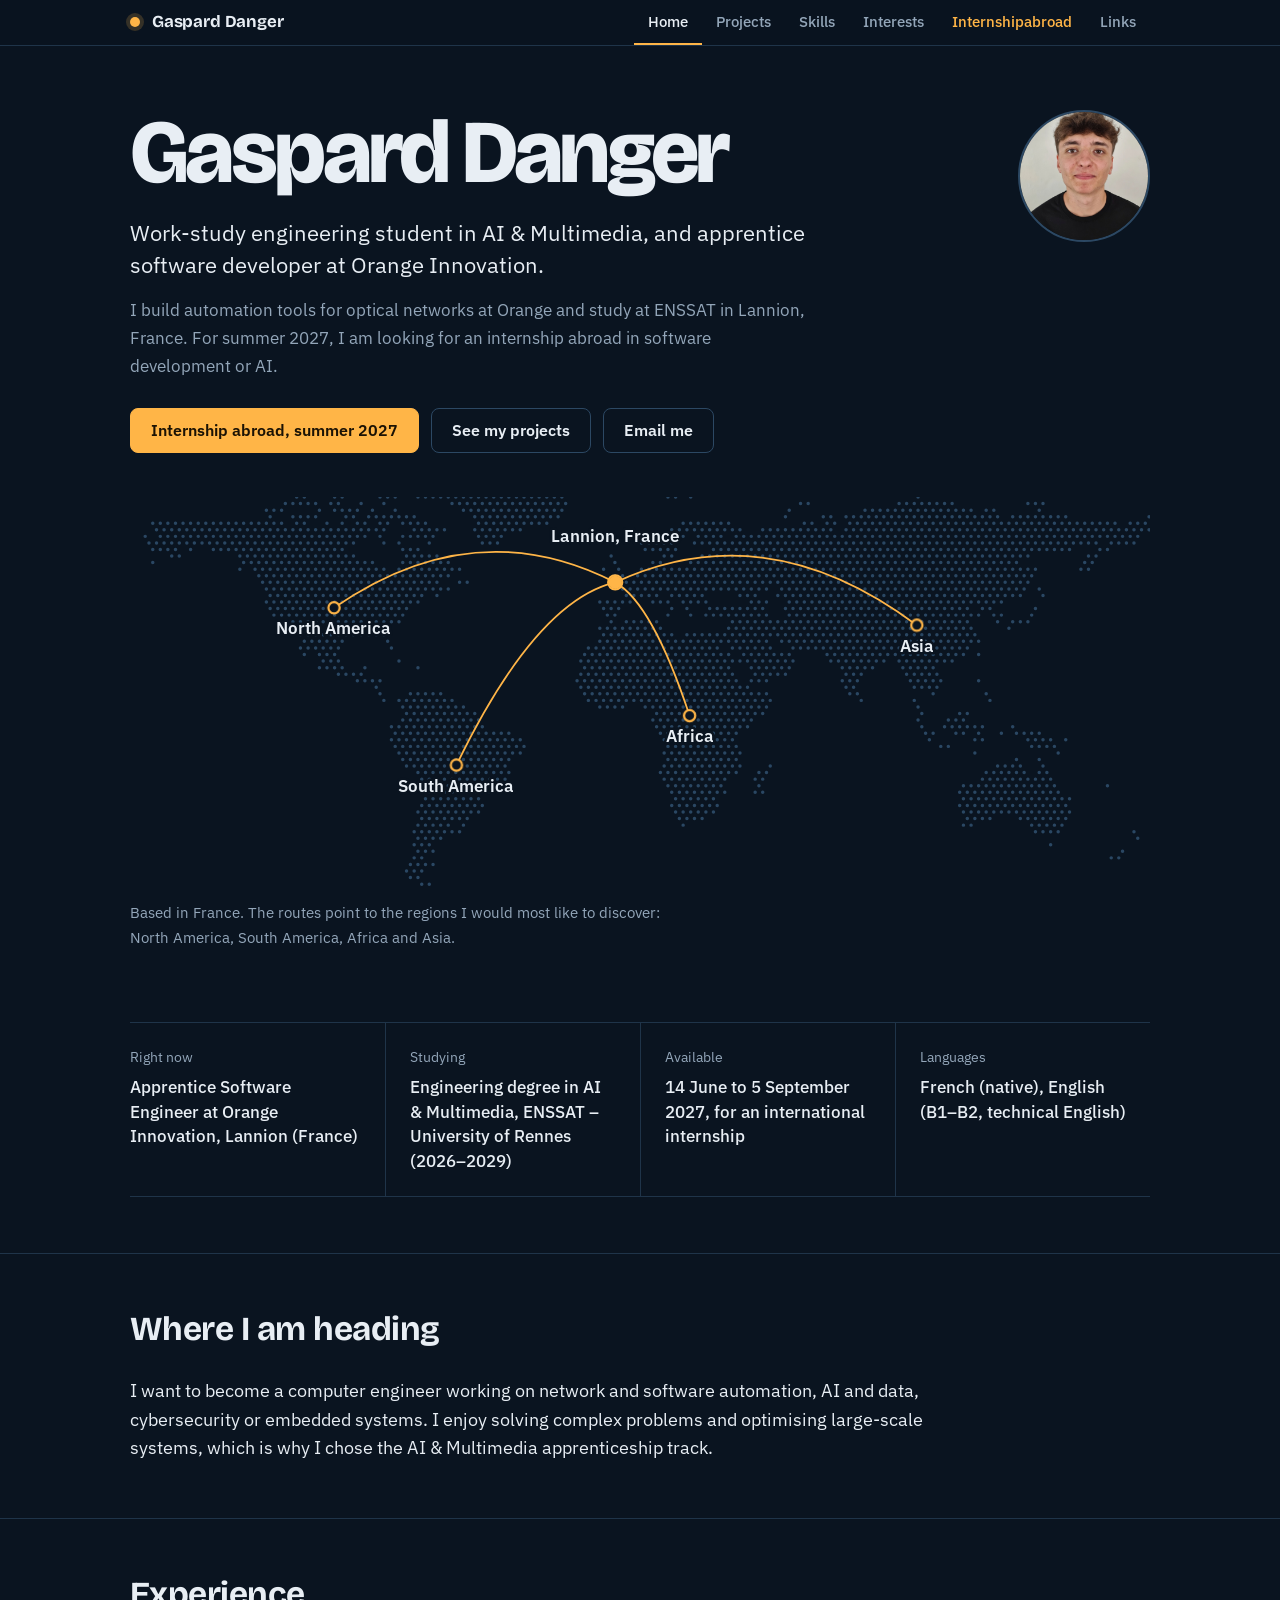
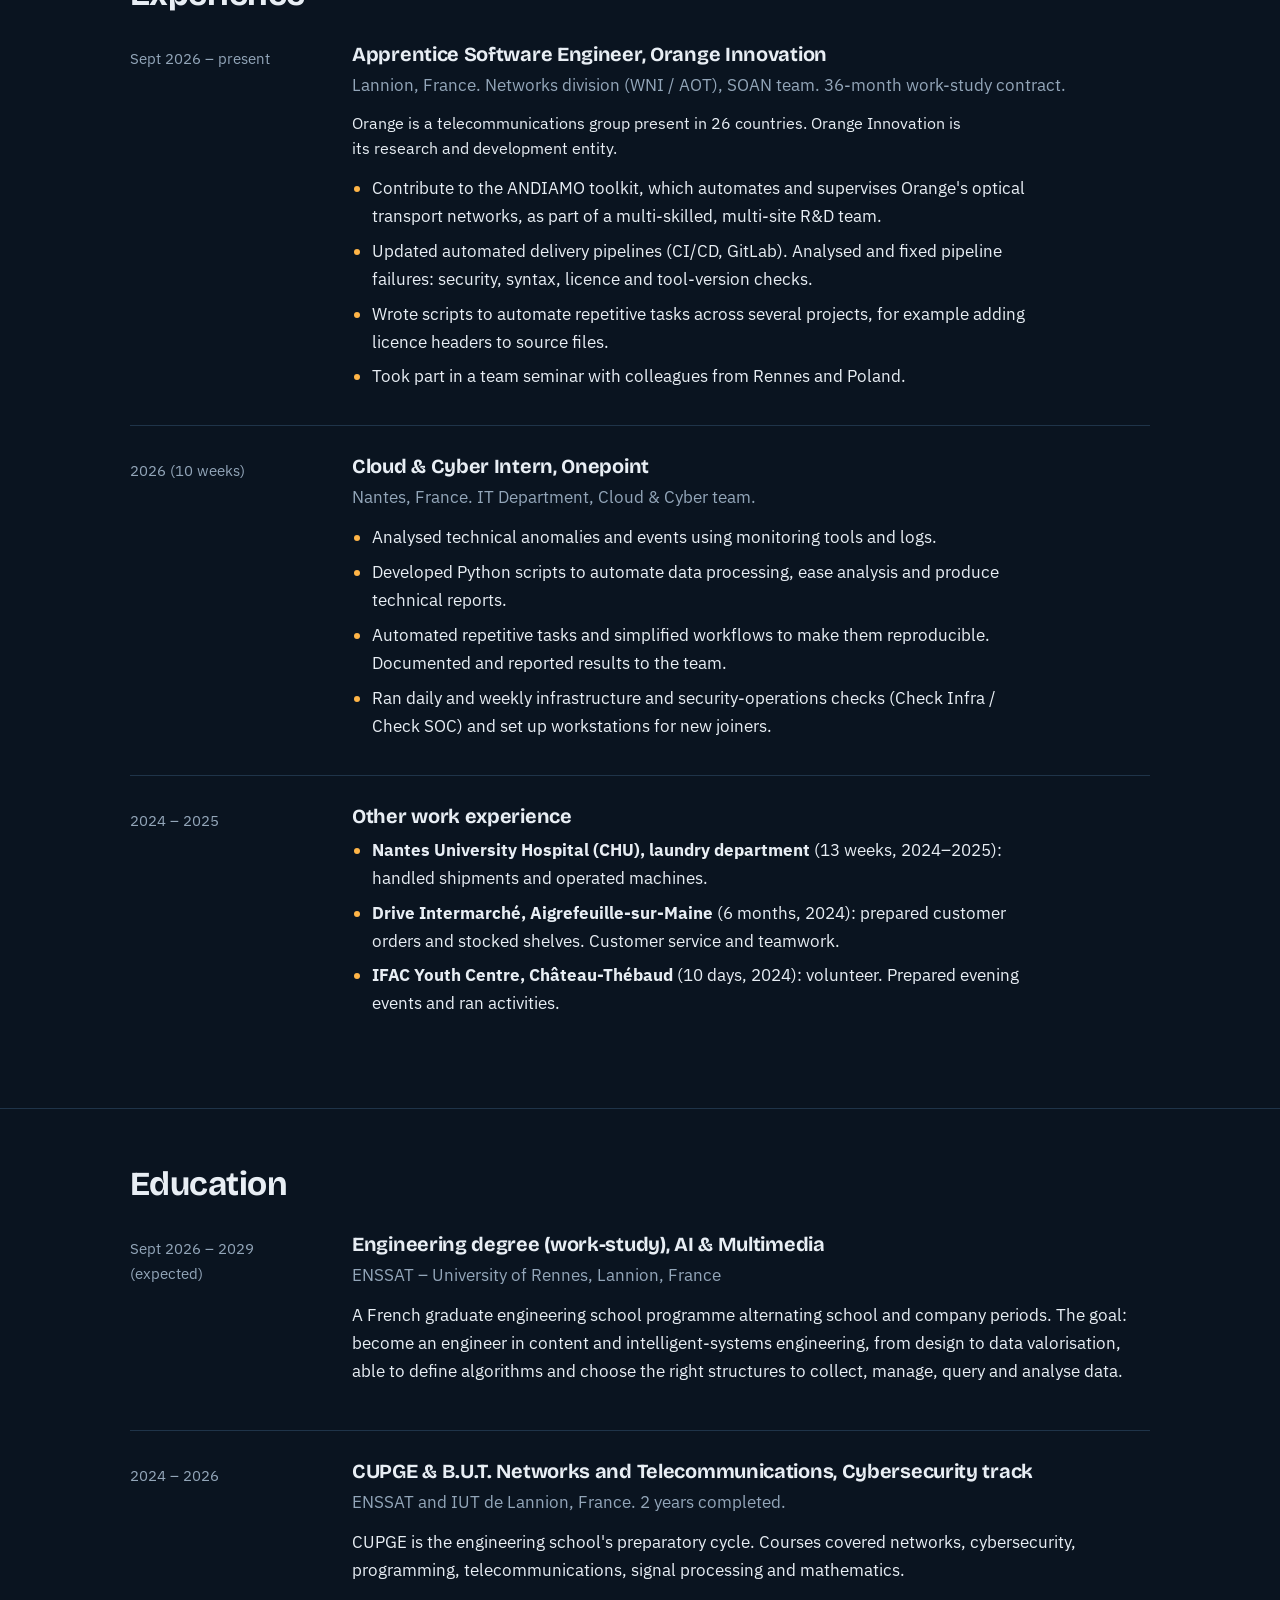
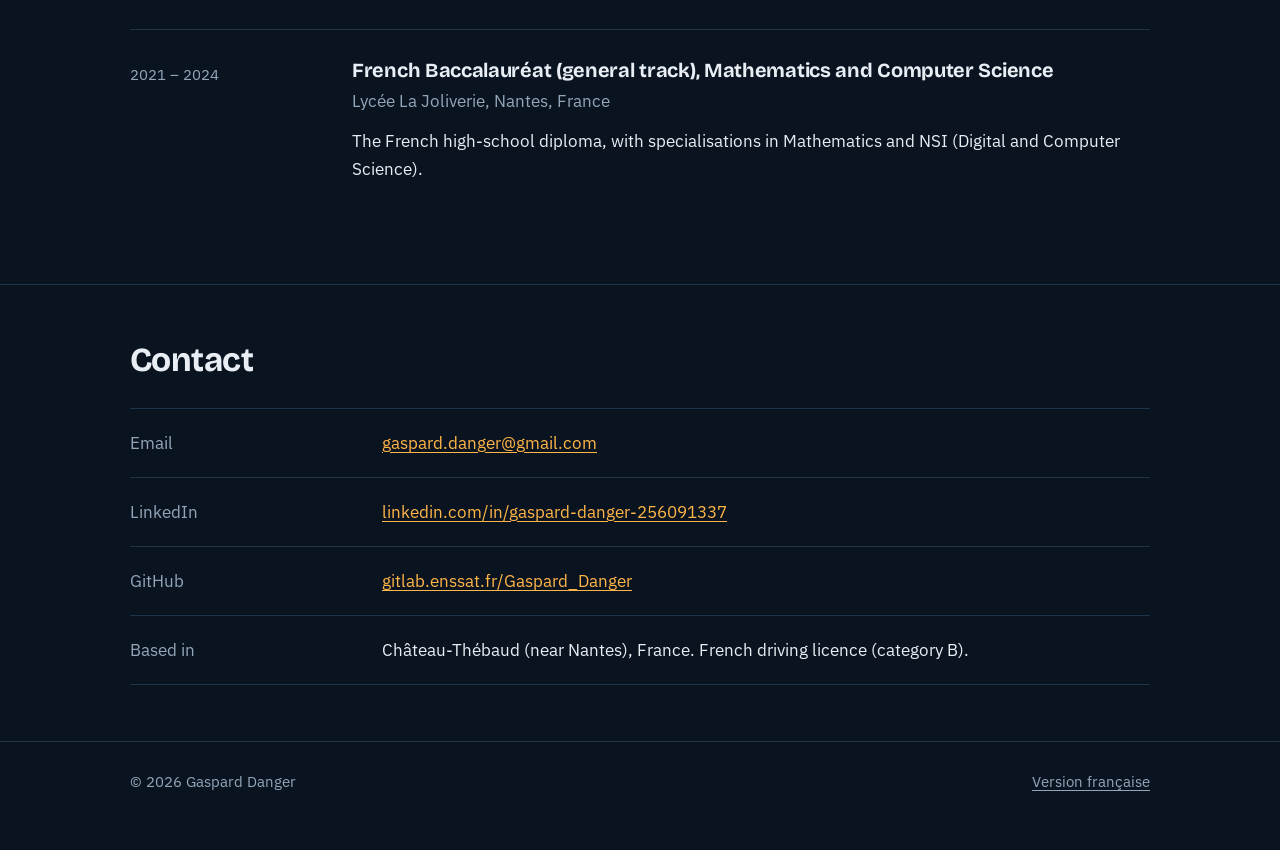
==== commit 3a382c16: "Update index.html" ====
--- a/EN/index.html
+++ b/EN/index.html
@@ -166,7 +166,7 @@
       <dl class="brief">
         <div><dt>Email</dt><dd><a href="mailto:gaspard.danger@gmail.com">gaspard.danger@gmail.com</a></dd></div>
         <div><dt>LinkedIn</dt><dd><a href="https://www.linkedin.com/in/gaspard-danger-256091337" target="_blank" rel="noopener">linkedin.com/in/gaspard-danger-256091337</a></dd></div>
-        <div><dt>GitLab</dt><dd><a href="https://gitlab.enssat.fr/Gaspard_Danger" target="_blank" rel="noopener">gitlab.enssat.fr/Gaspard_Danger</a></dd></div>
+        <div><dt>GitHub</dt><dd><a href="https://github.com/SocratOStetedos" target="_blank" rel="noopener">gitlab.enssat.fr/Gaspard_Danger</a></dd></div>
         <div><dt>Based in</dt><dd>Château-Thébaud (near Nantes), France. French driving licence (category B).</dd></div>
       </dl>
     </div>
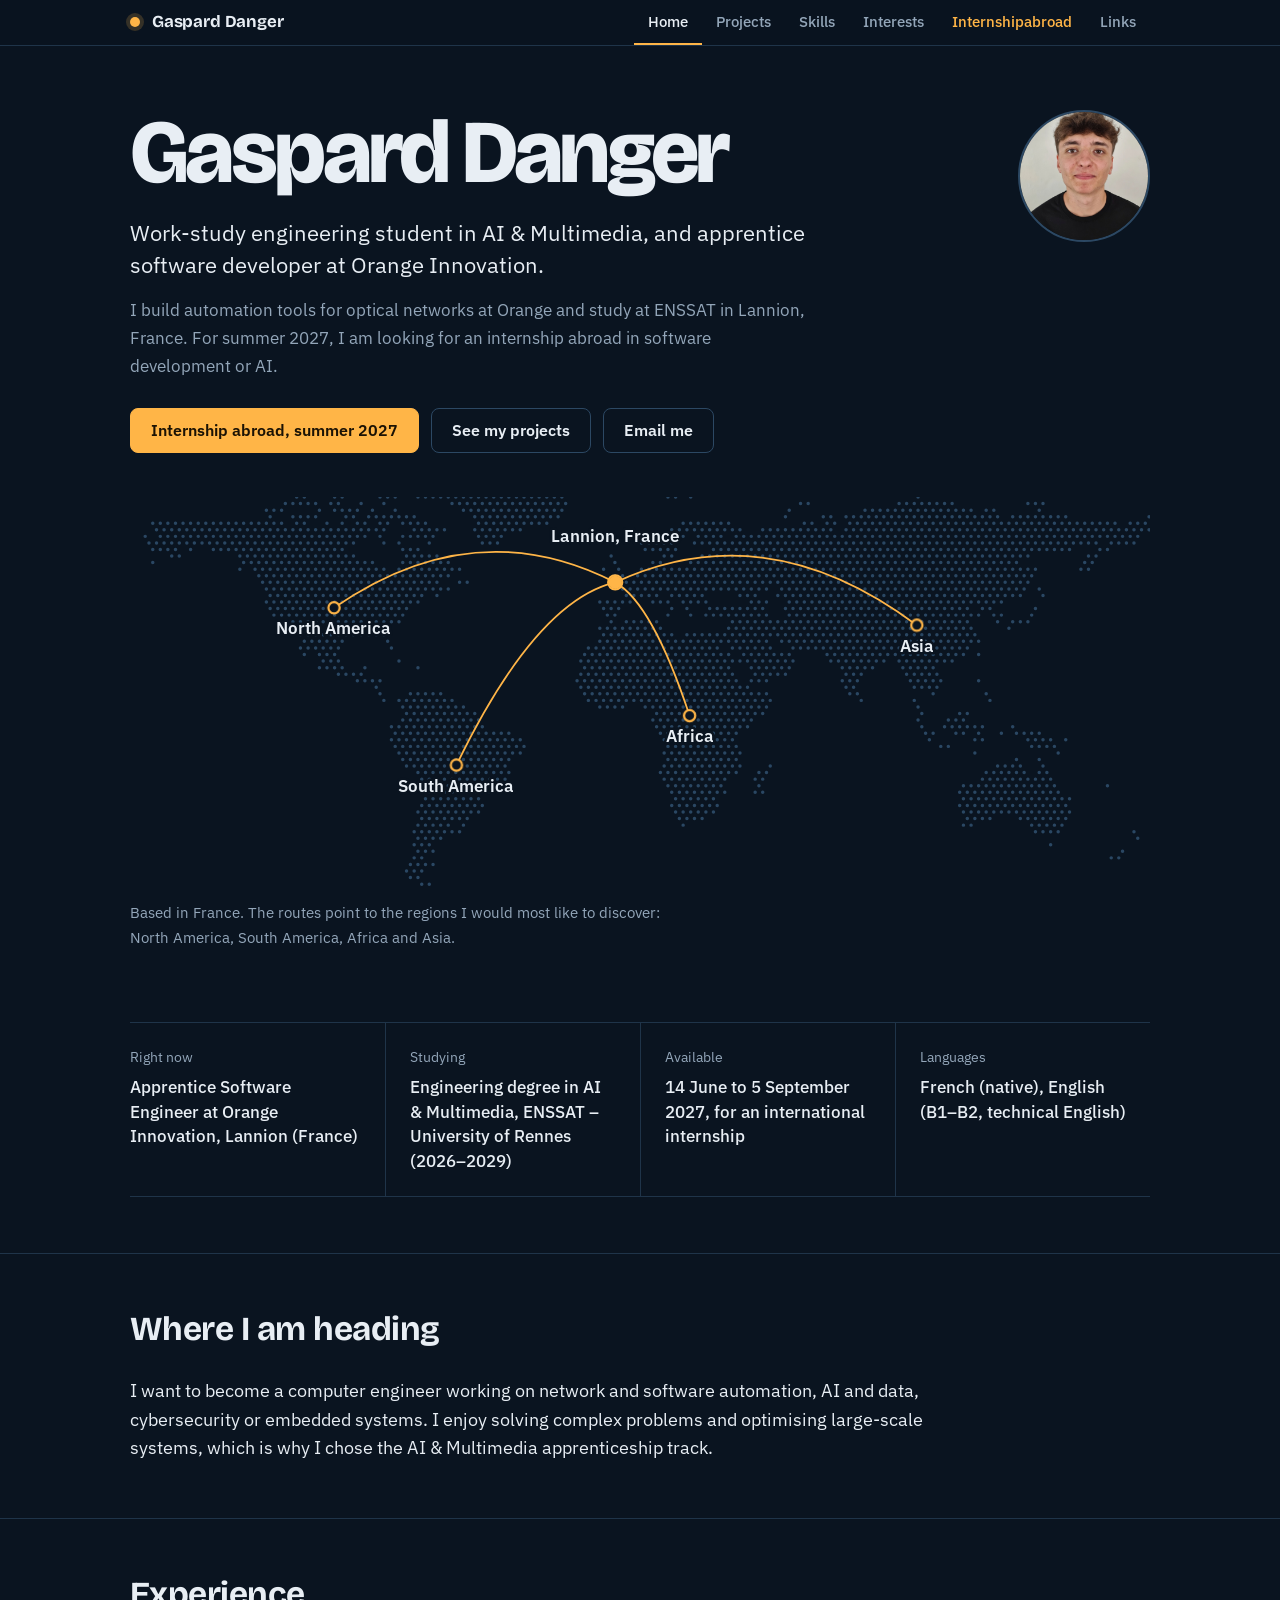
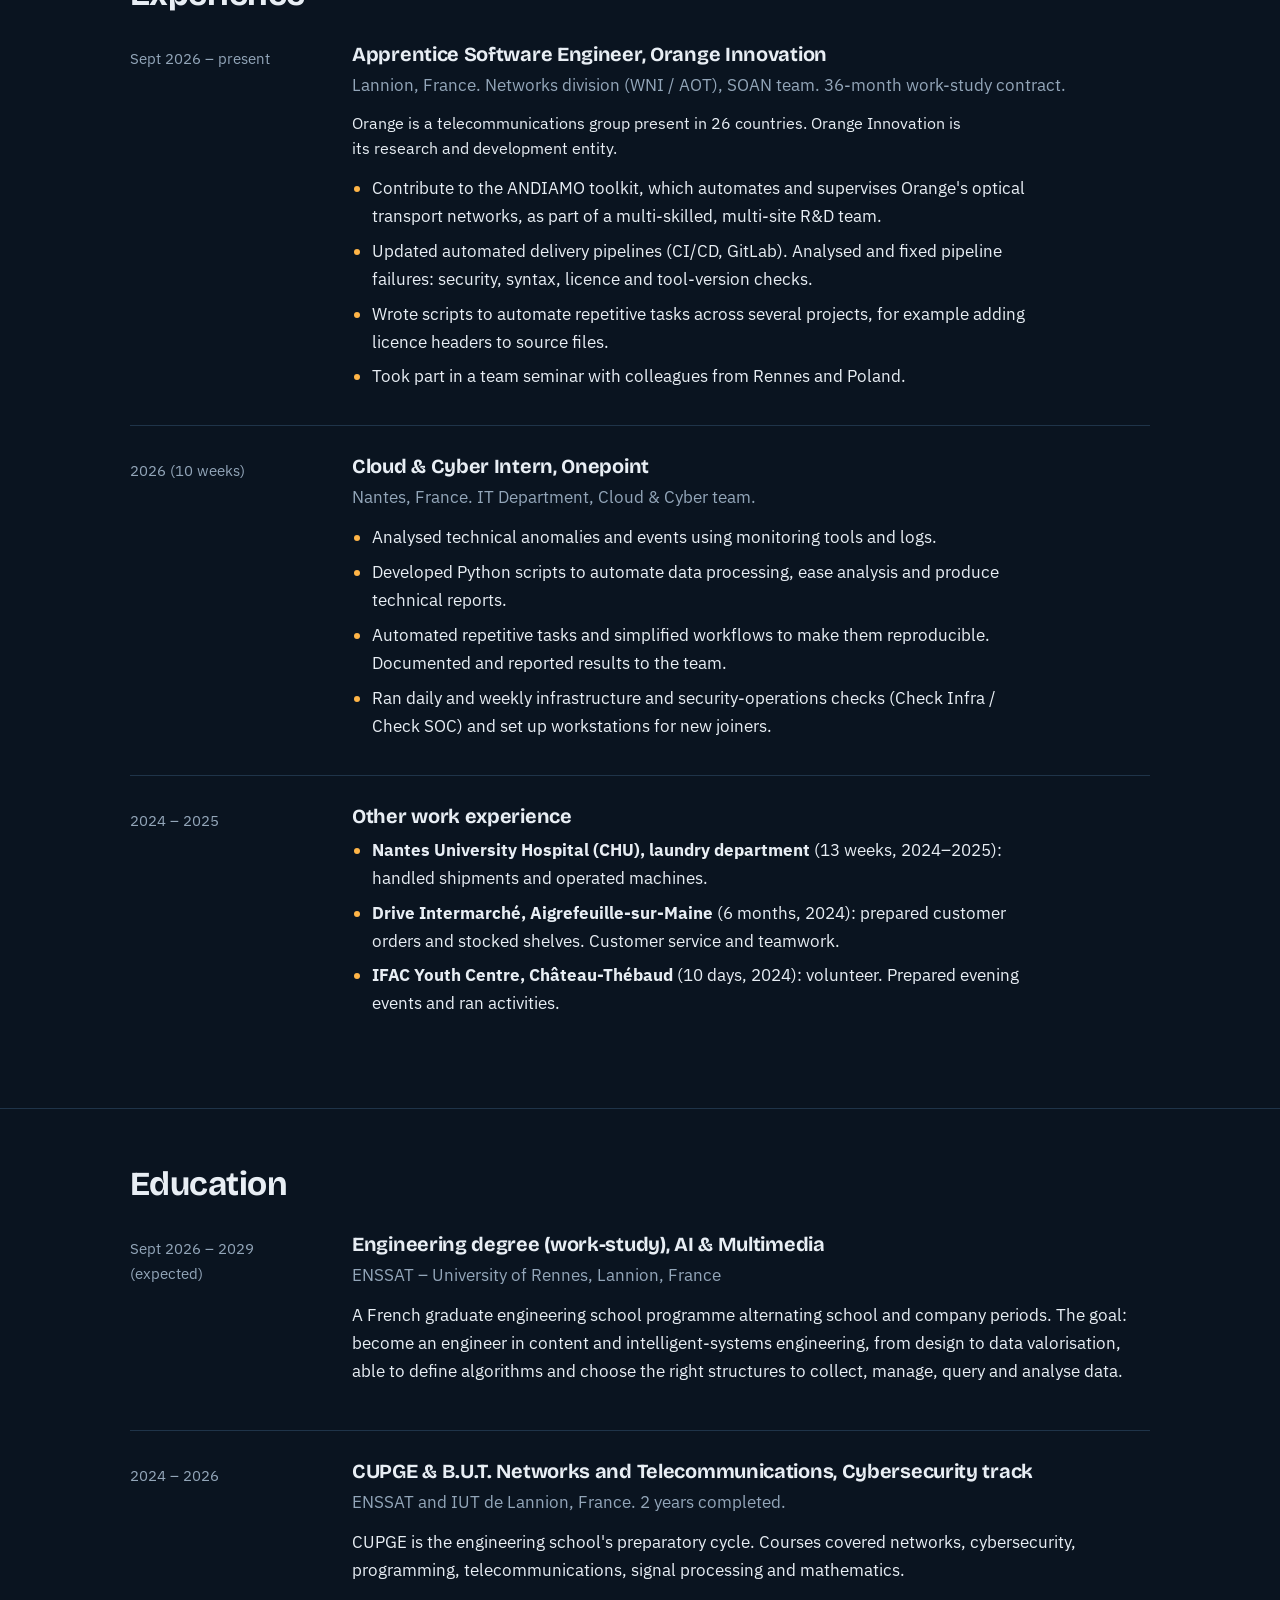
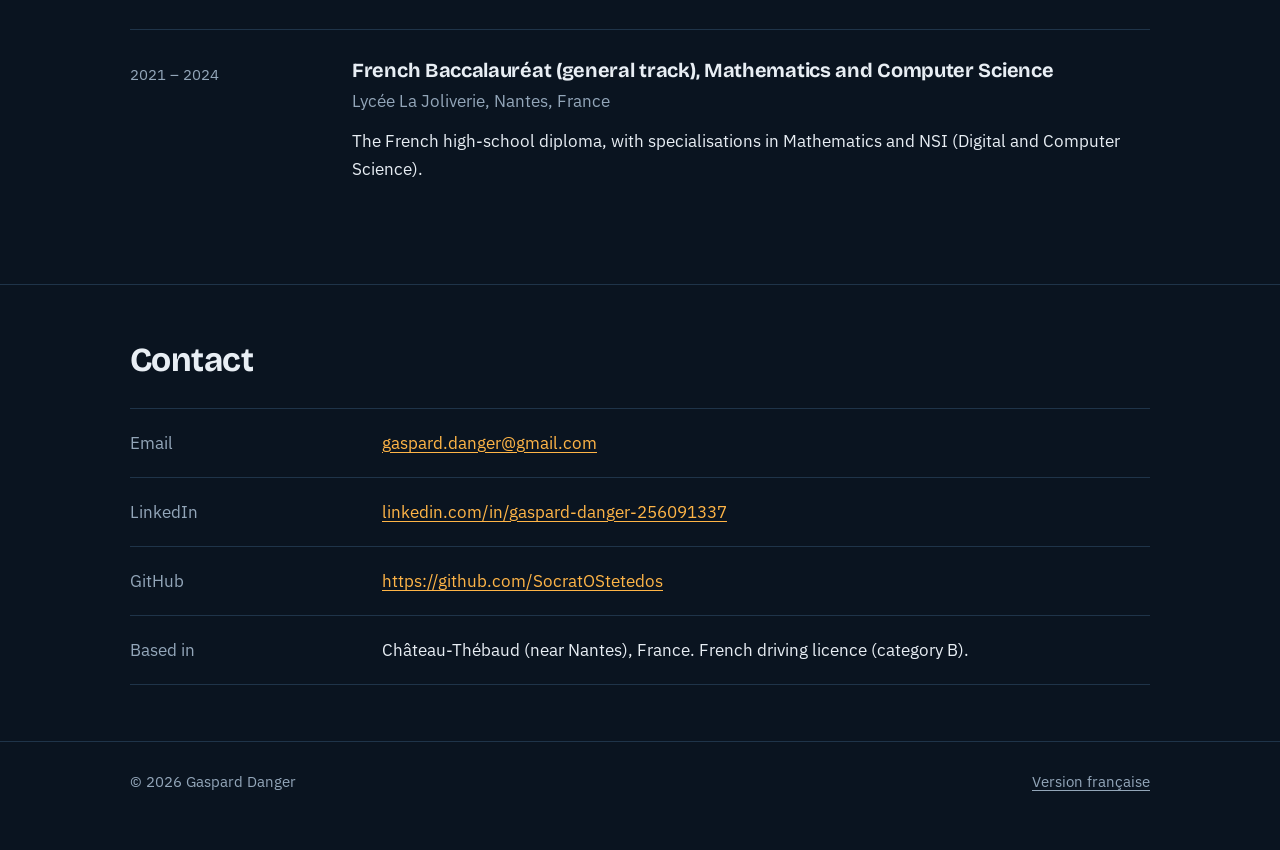
==== commit 43dfce18: "Update index.html" ====
--- a/EN/index.html
+++ b/EN/index.html
@@ -166,7 +166,7 @@
       <dl class="brief">
         <div><dt>Email</dt><dd><a href="mailto:gaspard.danger@gmail.com">gaspard.danger@gmail.com</a></dd></div>
         <div><dt>LinkedIn</dt><dd><a href="https://www.linkedin.com/in/gaspard-danger-256091337" target="_blank" rel="noopener">linkedin.com/in/gaspard-danger-256091337</a></dd></div>
-        <div><dt>GitHub</dt><dd><a href="https://github.com/SocratOStetedos" target="_blank" rel="noopener">gitlab.enssat.fr/Gaspard_Danger</a></dd></div>
+        <div><dt>GitHub</dt><dd><a href="https://github.com/SocratOStetedos" target="_blank" rel="noopener">https://github.com/SocratOStetedos</a></dd></div>
         <div><dt>Based in</dt><dd>Château-Thébaud (near Nantes), France. French driving licence (category B).</dd></div>
       </dl>
     </div>
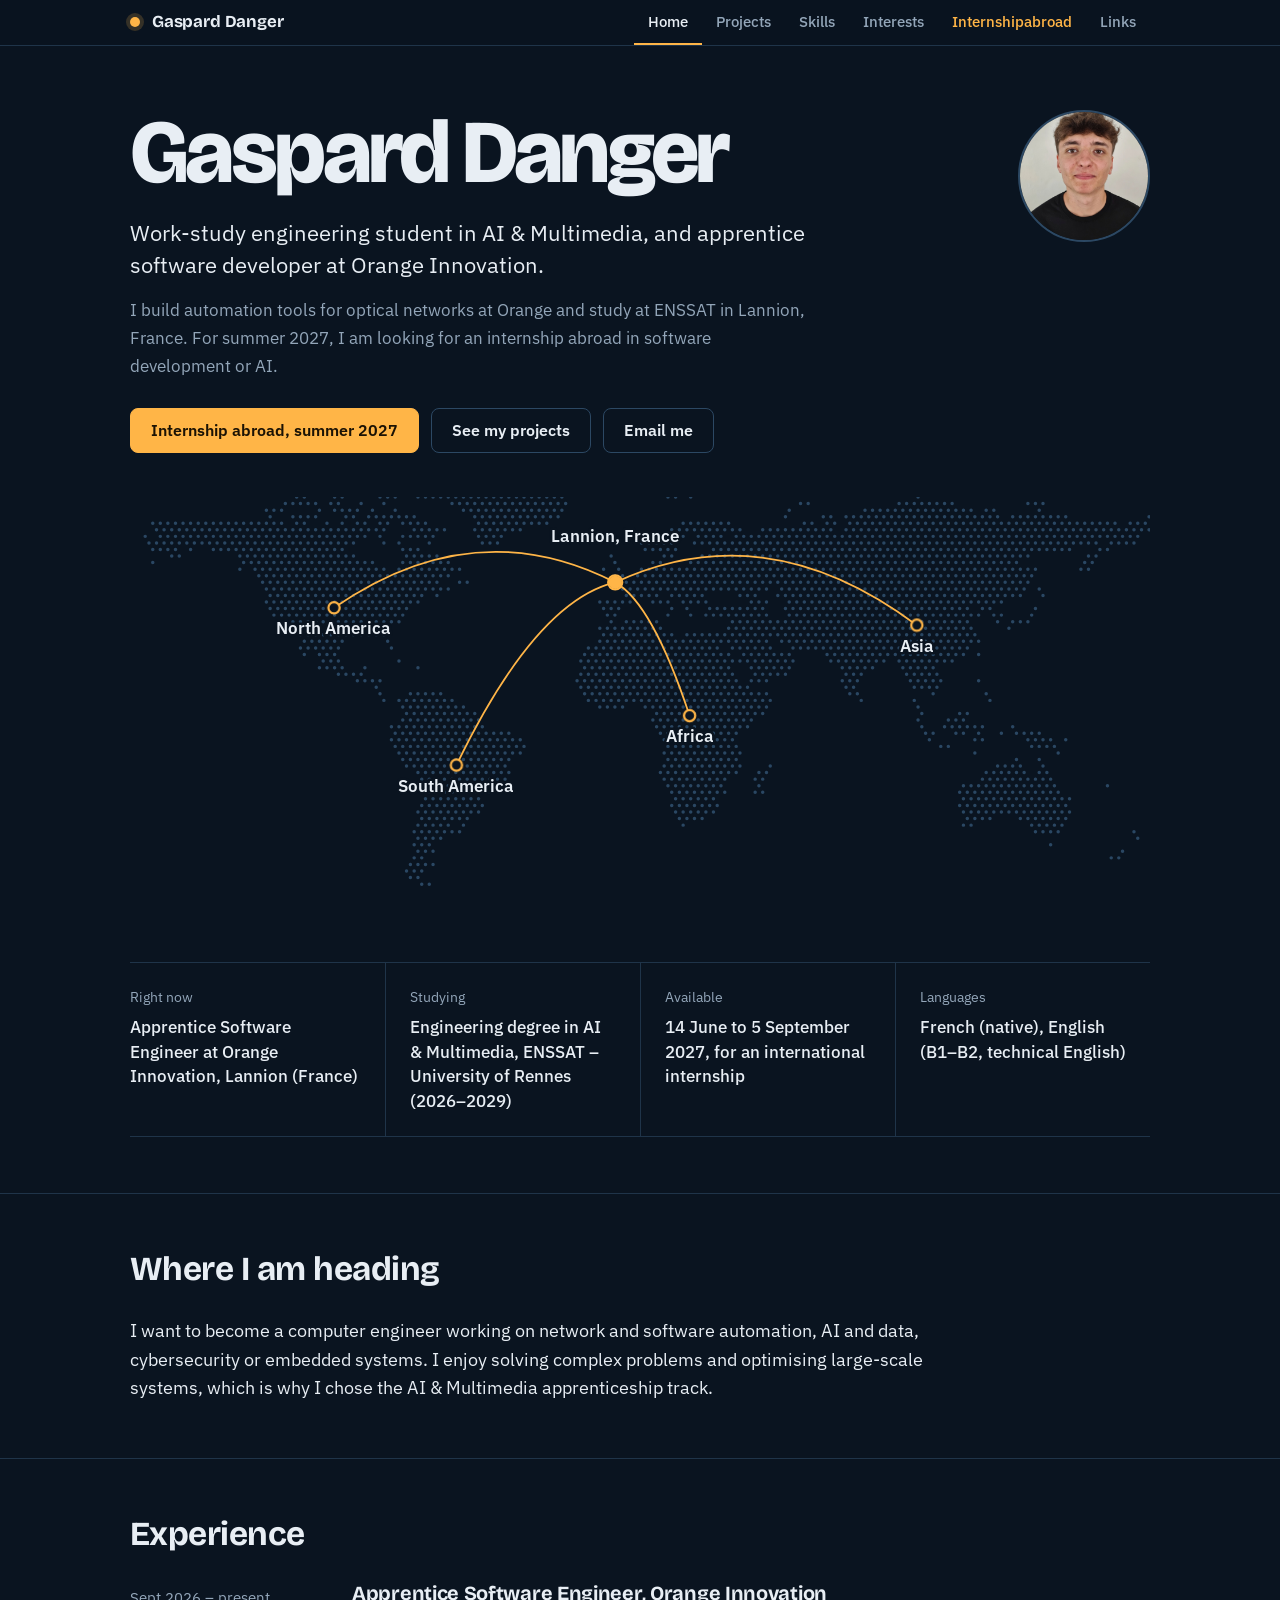
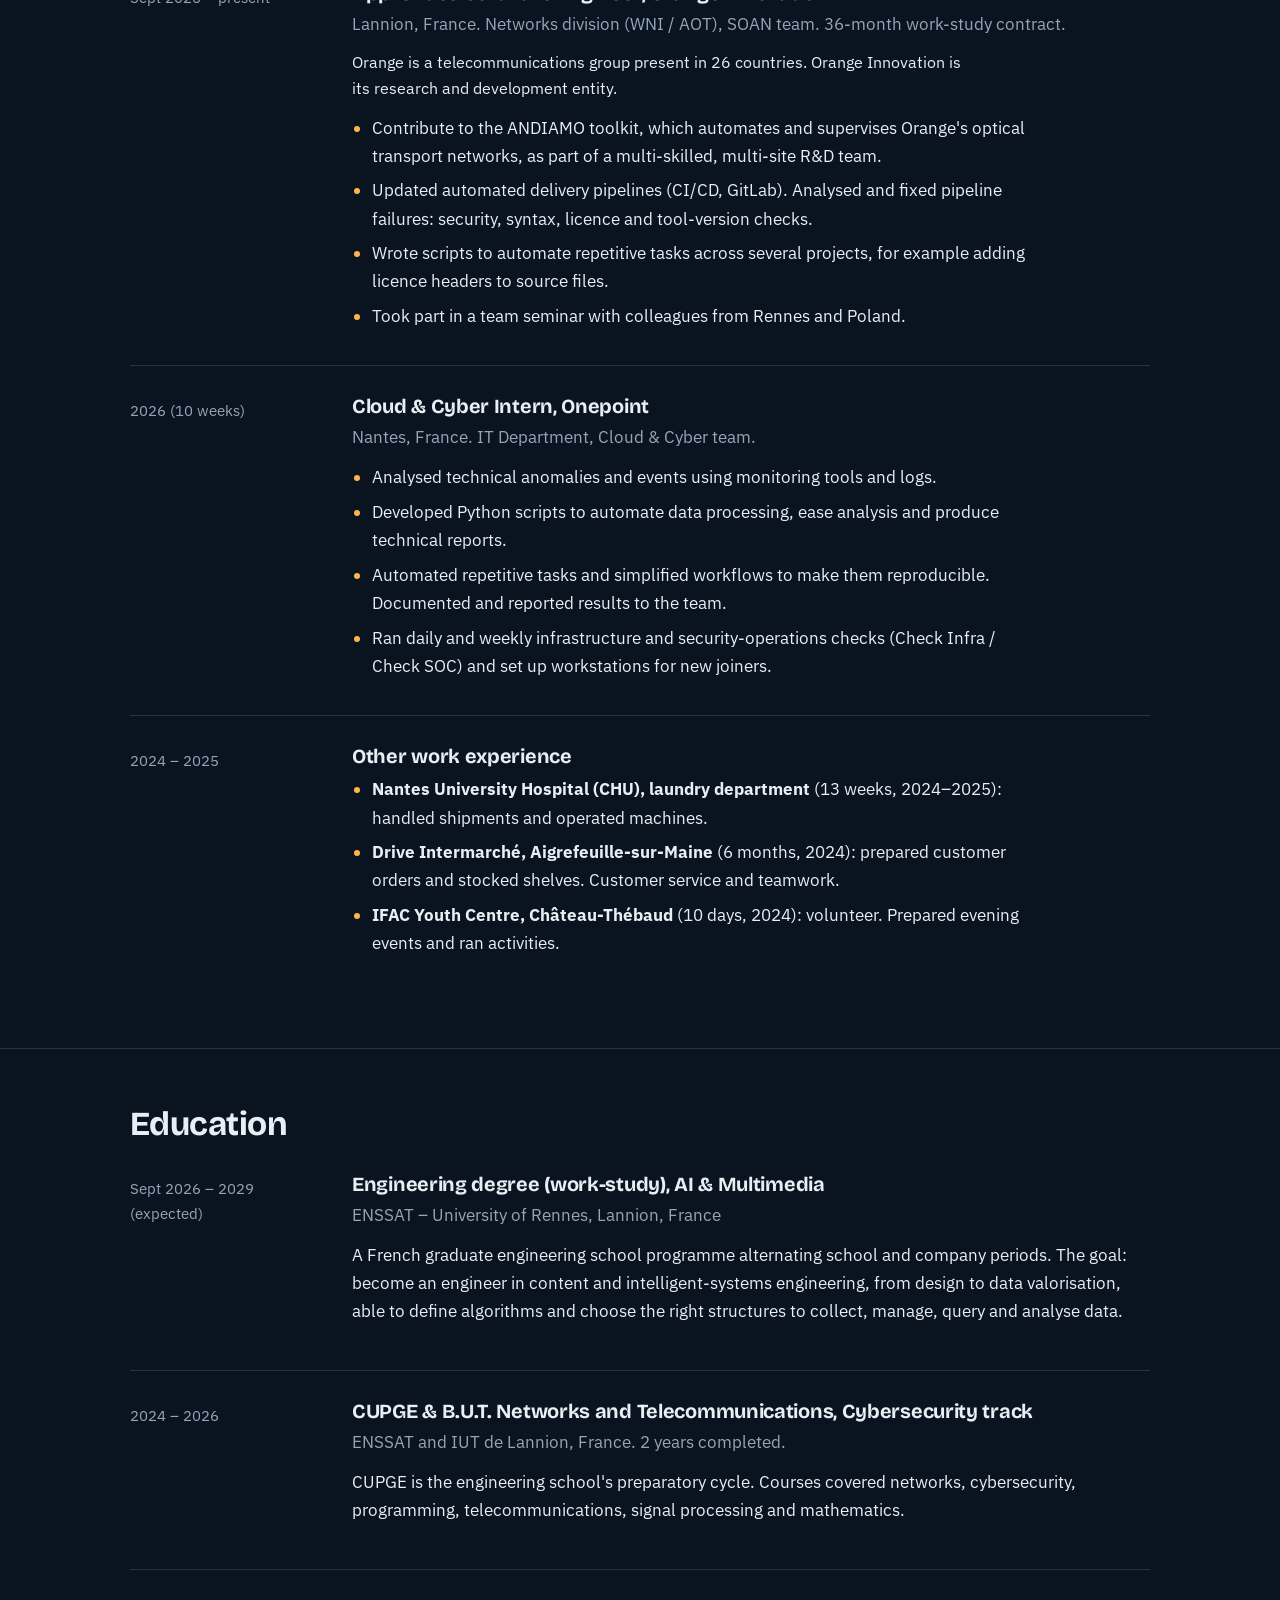
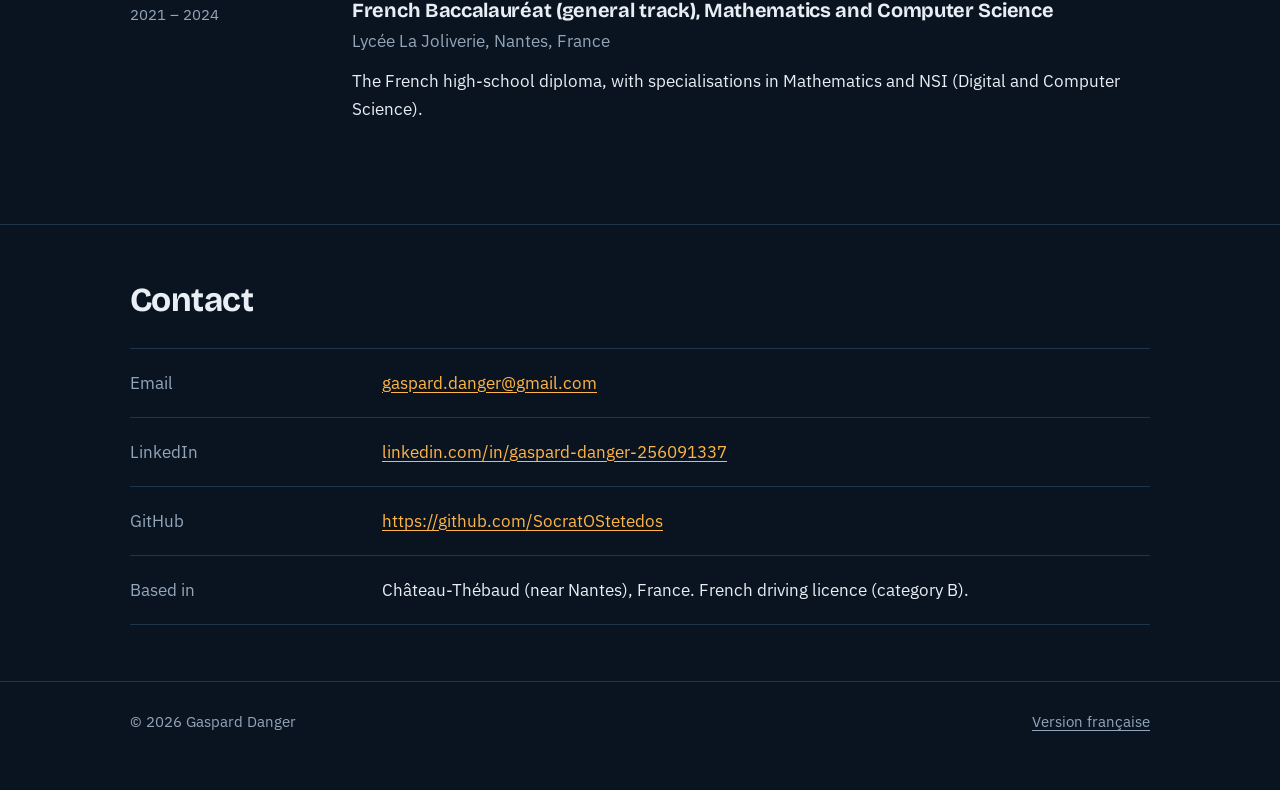
==== commit 28d5d472: "Update index.html" ====
--- a/EN/index.html
+++ b/EN/index.html
@@ -57,7 +57,6 @@
 <g class="dests"><g class="dest" style="--i:0"><circle cx="200.0" cy="108.6" r="5.5"/><text x="200.0" y="134.6" text-anchor="middle">North America</text></g><g class="dest" style="--i:1"><circle cx="320.0" cy="262.9" r="5.5"/><text x="320.0" y="288.9" text-anchor="middle">South America</text></g><g class="dest" style="--i:2"><circle cx="548.6" cy="214.3" r="5.5"/><text x="548.6" y="240.3" text-anchor="middle">Africa</text></g><g class="dest" style="--i:3"><circle cx="771.4" cy="125.7" r="5.5"/><text x="771.4" y="151.7" text-anchor="middle">Asia</text></g></g>
 <g class="home"><circle class="pulse" cx="475.7" cy="83.7" r="7"/><circle class="core" cx="475.7" cy="83.7" r="6.5"/><text class="home-label" x="475.7" y="43.7" text-anchor="middle">Lannion, France</text></g>
 </svg>
-        <figcaption>Based in France. The routes point to the regions I would most like to discover: North America, South America, Africa and Asia.</figcaption>
       </figure>
     </div>
   </section>
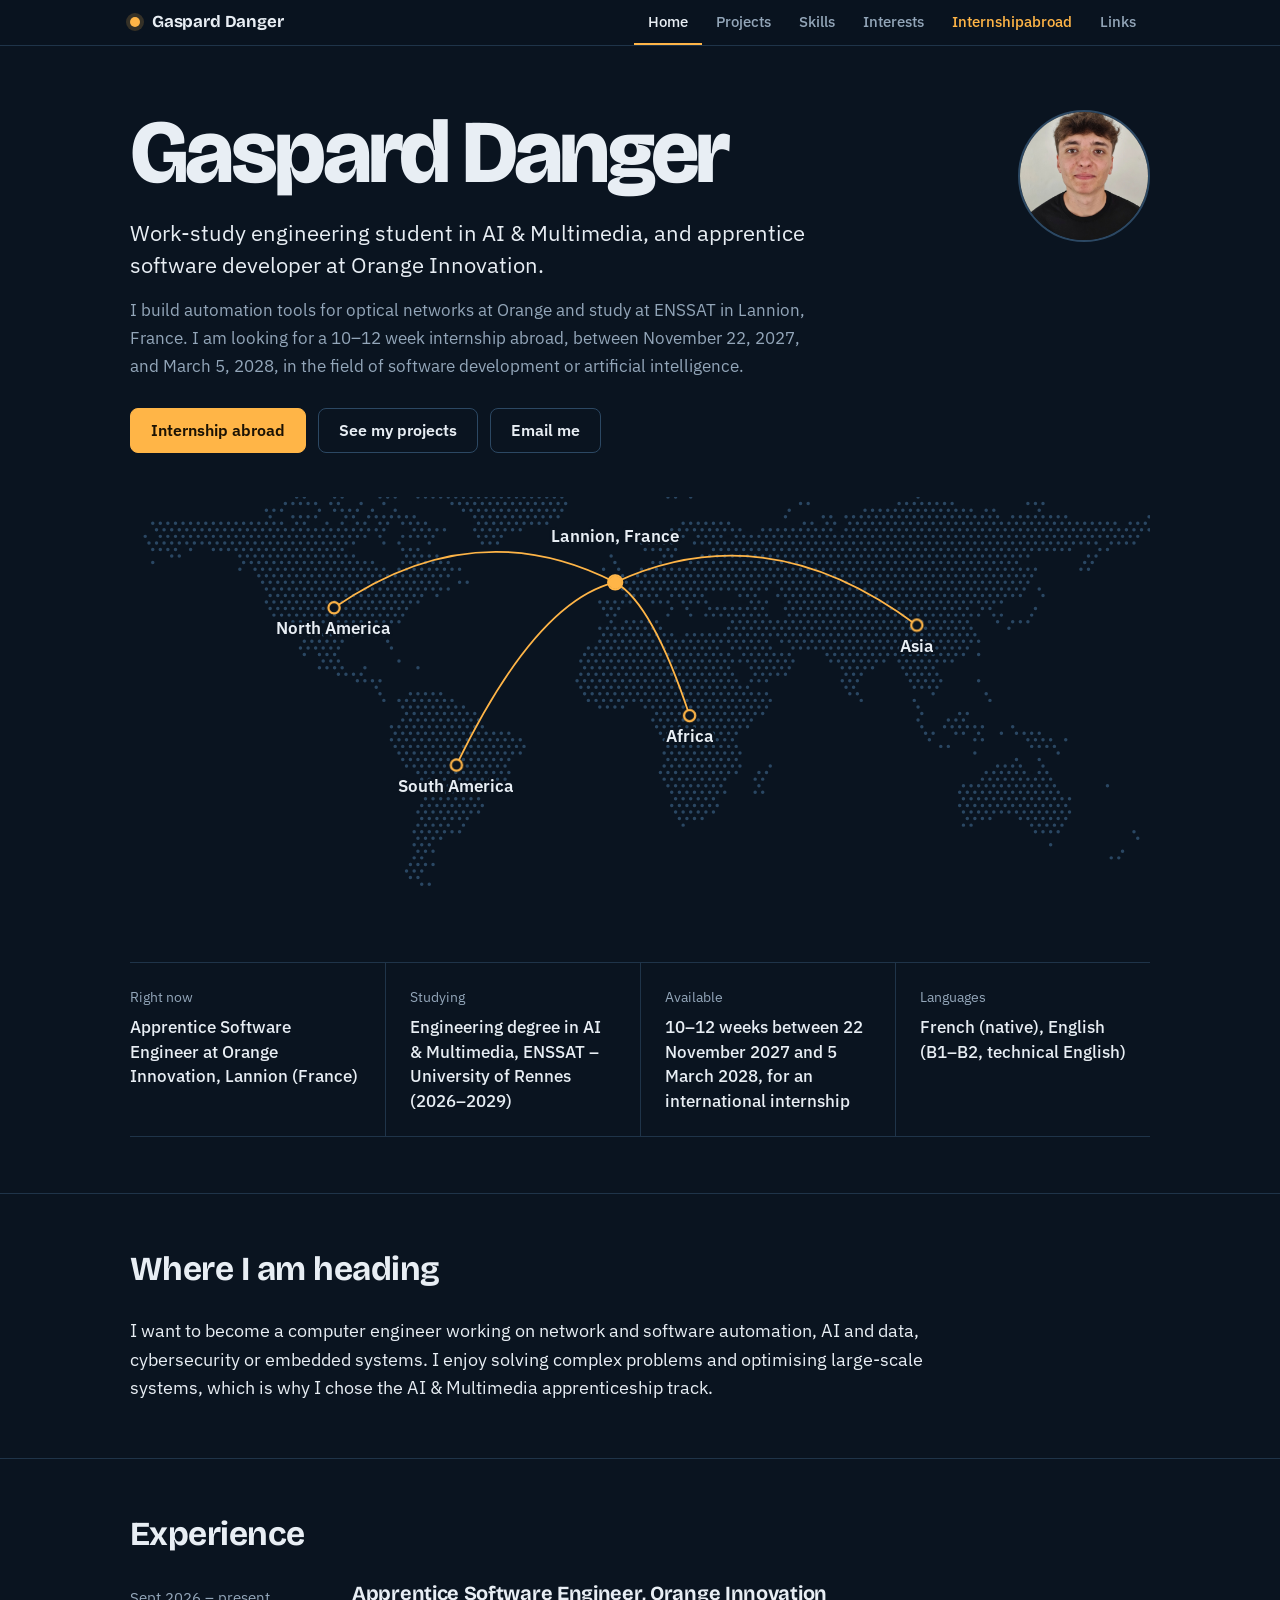
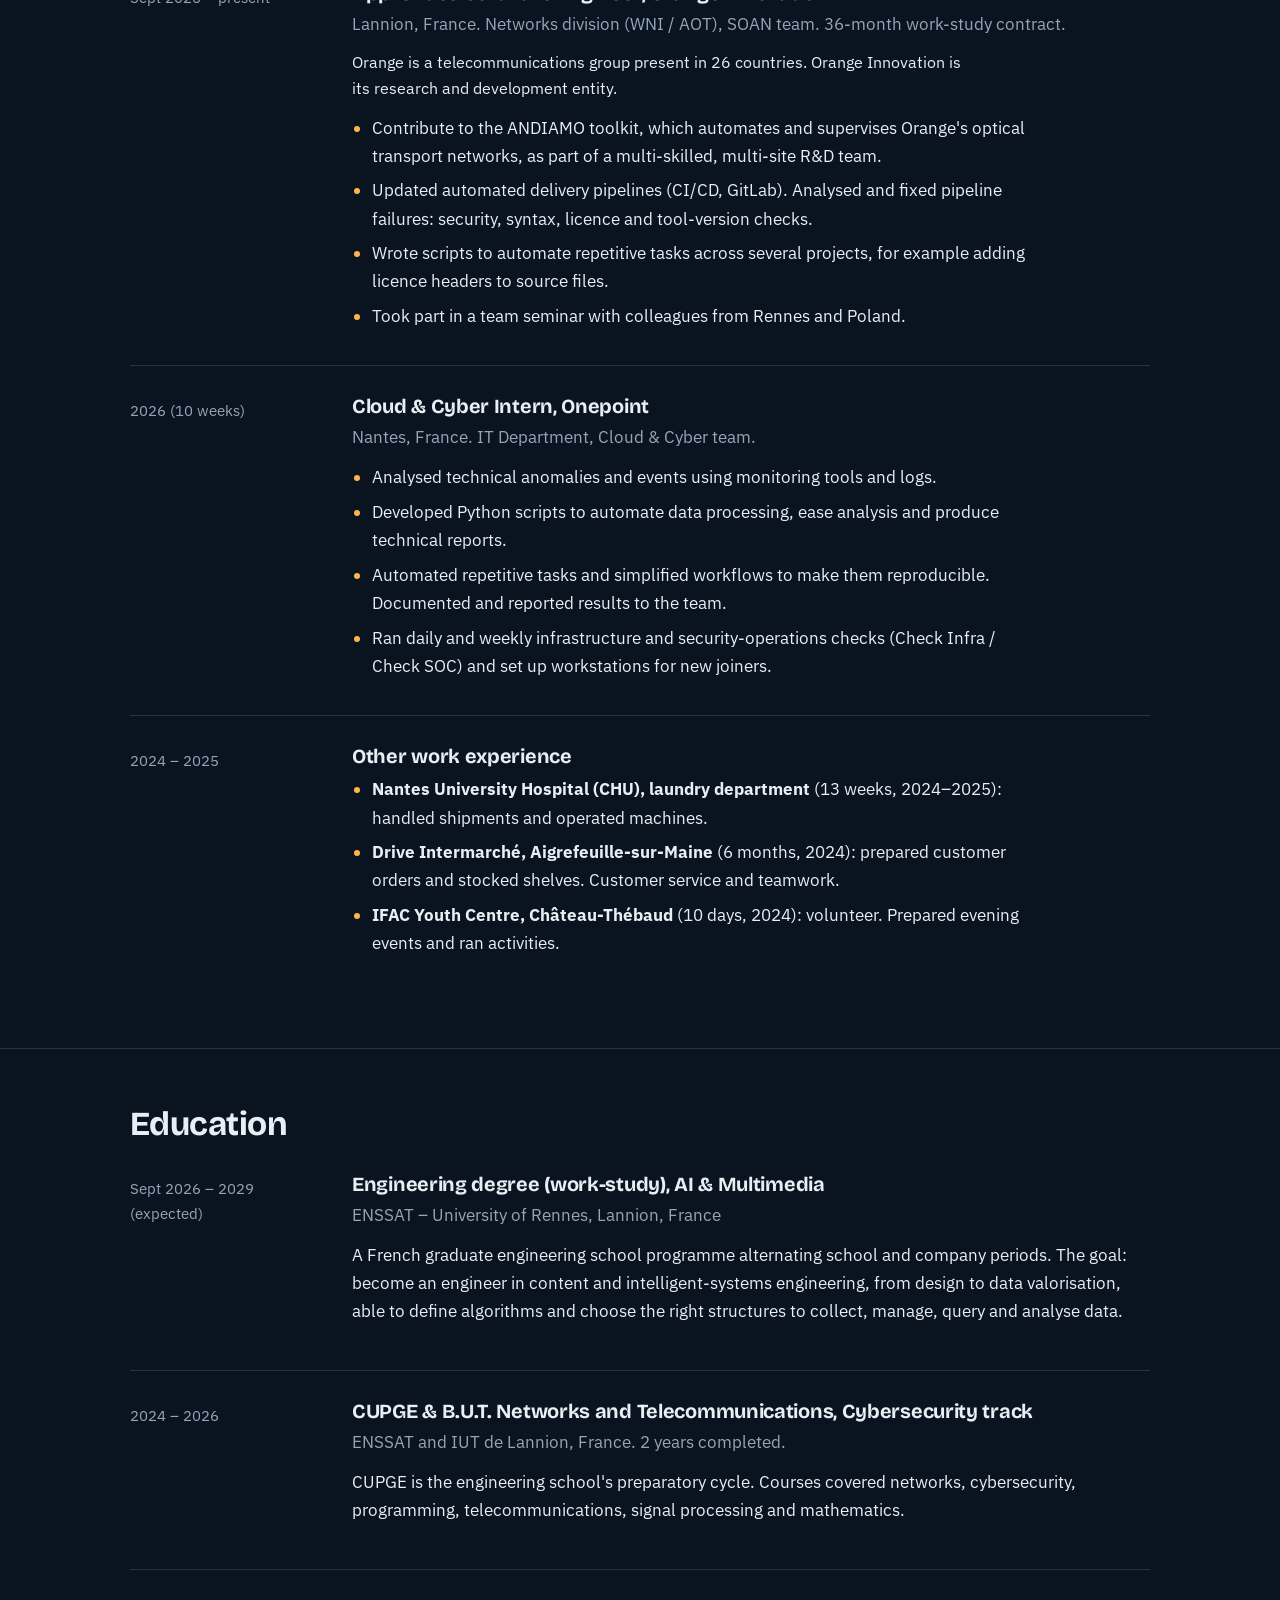
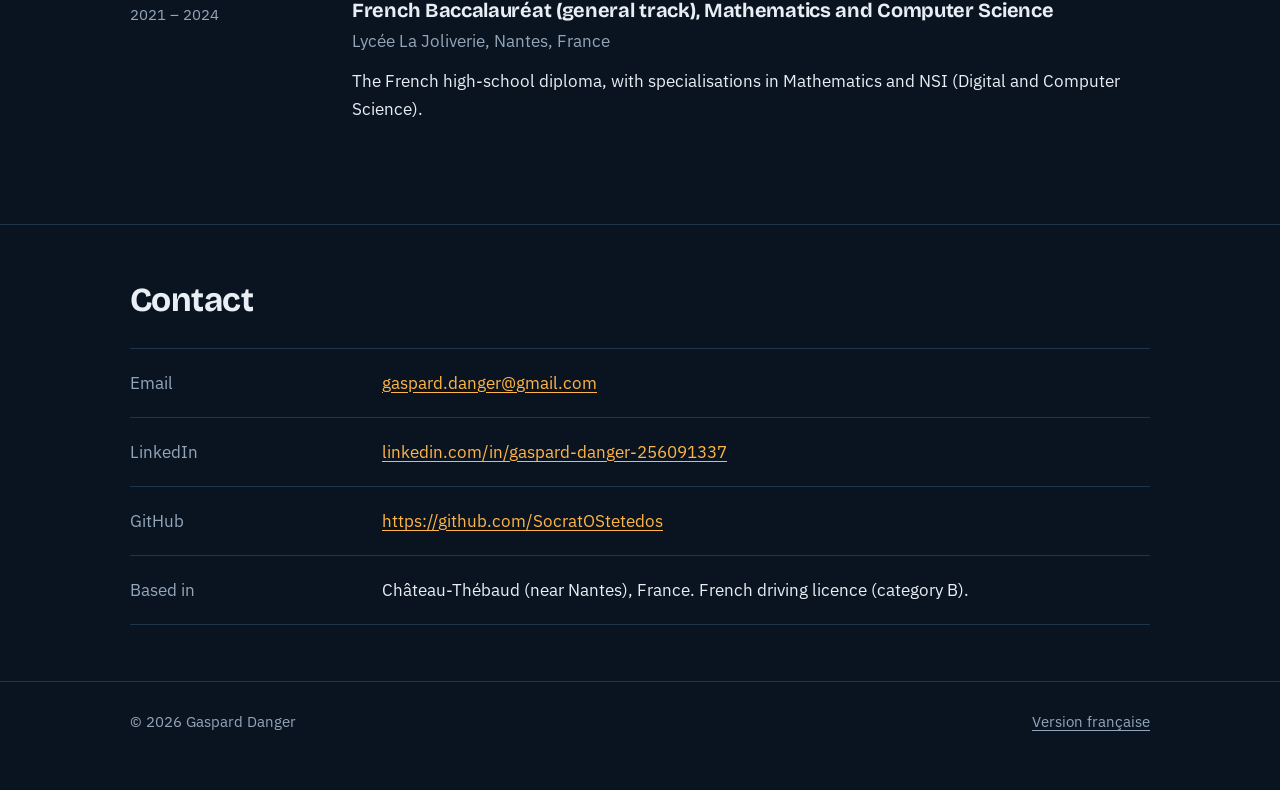
==== commit 50e6a01b: "Update index.html" ====
--- a/EN/index.html
+++ b/EN/index.html
@@ -39,9 +39,9 @@
         <div>
           <h1>Gaspard Danger</h1>
           <p class="lede">Work-study engineering student in AI &amp; Multimedia, and apprentice software developer at Orange Innovation.</p>
-          <p class="sub">I build automation tools for optical networks at Orange and study at ENSSAT in Lannion, France. For summer 2027, I am looking for an internship abroad in software development or AI.</p>
+          <p class="sub">I build automation tools for optical networks at Orange and study at ENSSAT in Lannion, France. I am looking for a 10–12 week internship abroad, between November 22, 2027, and March 5, 2028, in the field of software development or artificial intelligence.</p>
           <p class="actions">
-            <a class="btn btn-primary" href="internship.html">Internship abroad, summer 2027</a>
+            <a class="btn btn-primary" href="internship.html">Internship abroad</a>
             <a class="btn" href="projects.html">See my projects</a>
             <a class="btn" href="mailto:gaspard.danger@gmail.com">Email me</a>
           </p>
@@ -66,7 +66,7 @@
       <dl class="facts">
         <div><dt>Right now</dt><dd>Apprentice Software Engineer at Orange Innovation, Lannion (France)</dd></div>
         <div><dt>Studying</dt><dd>Engineering degree in AI &amp; Multimedia, ENSSAT – University of Rennes (2026–2029)</dd></div>
-        <div><dt>Available</dt><dd>14 June to 5 September 2027, for an international internship</dd></div>
+        <div><dt>Available</dt><dd>10–12 weeks between 22 November 2027 and 5 March 2028, for an international internship</dd></div>
         <div><dt>Languages</dt><dd>French (native), English (B1–B2, technical English)</dd></div>
       </dl>
     </div>
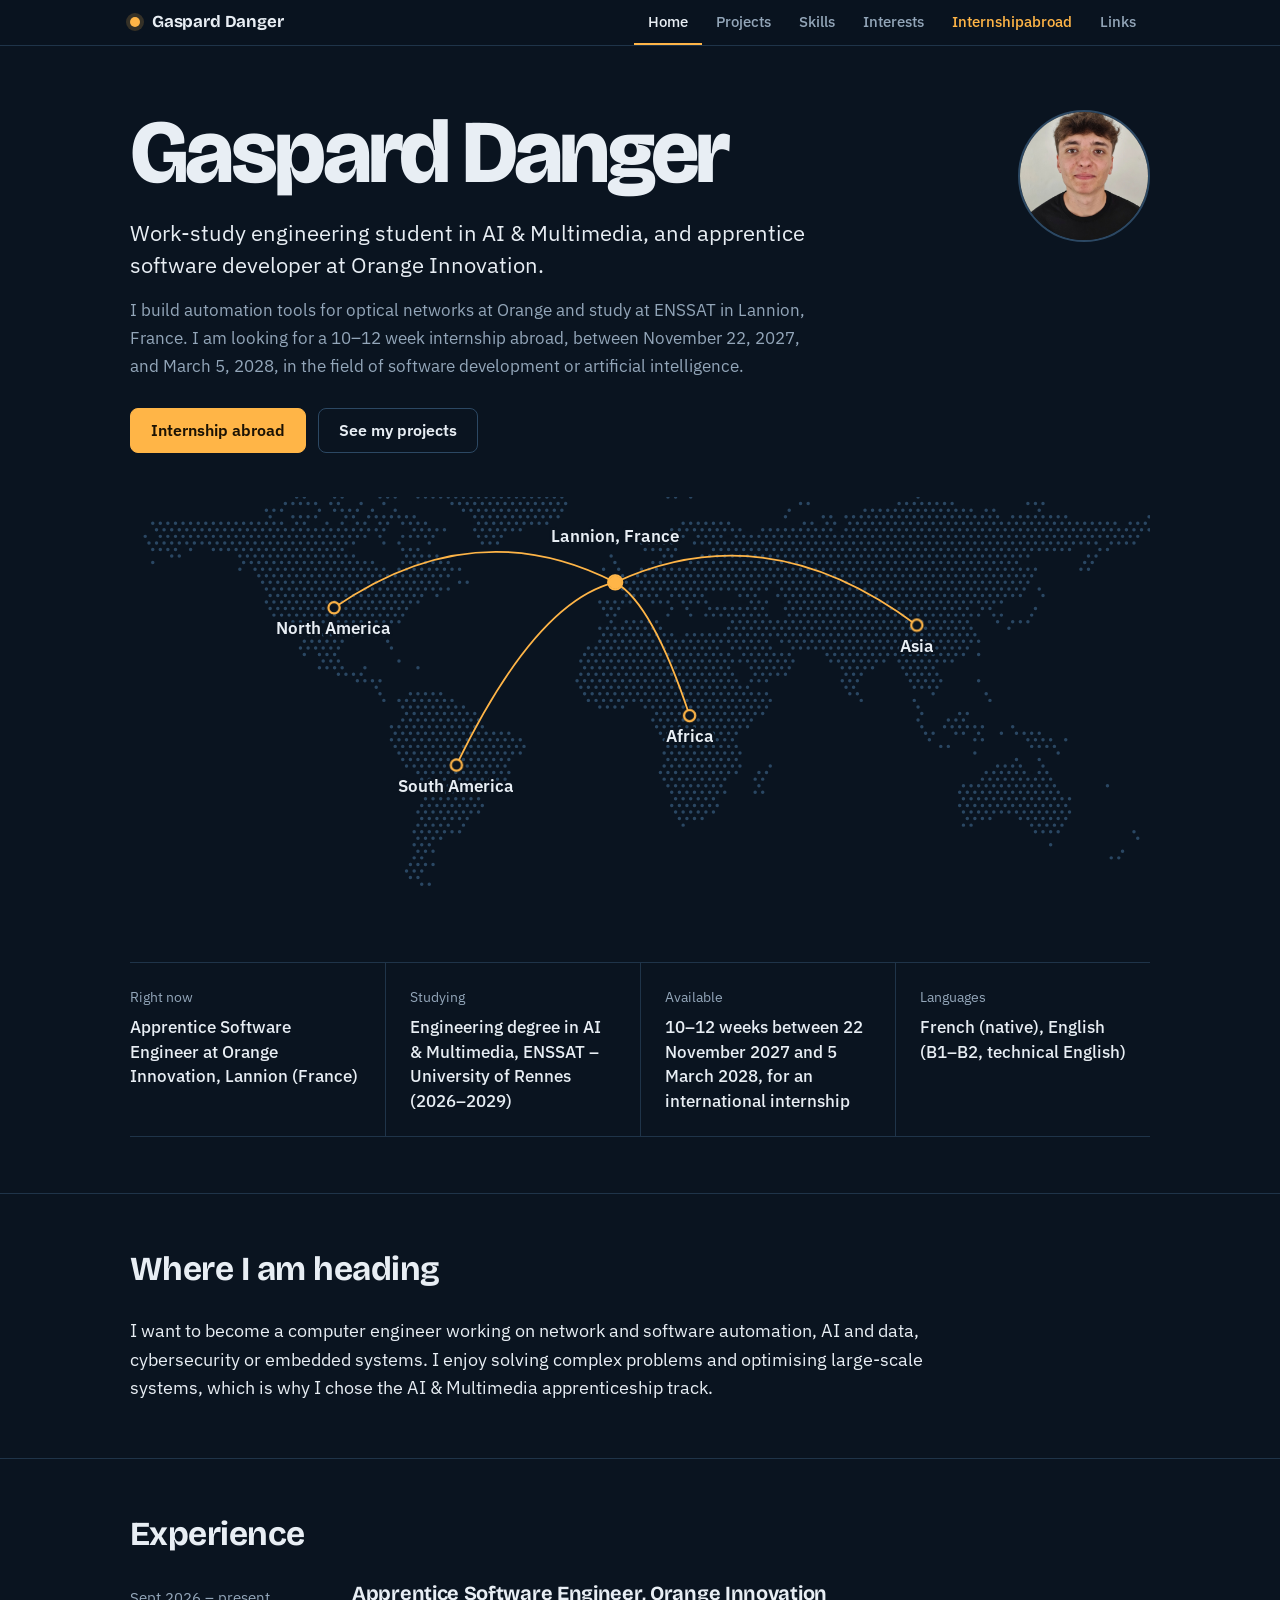
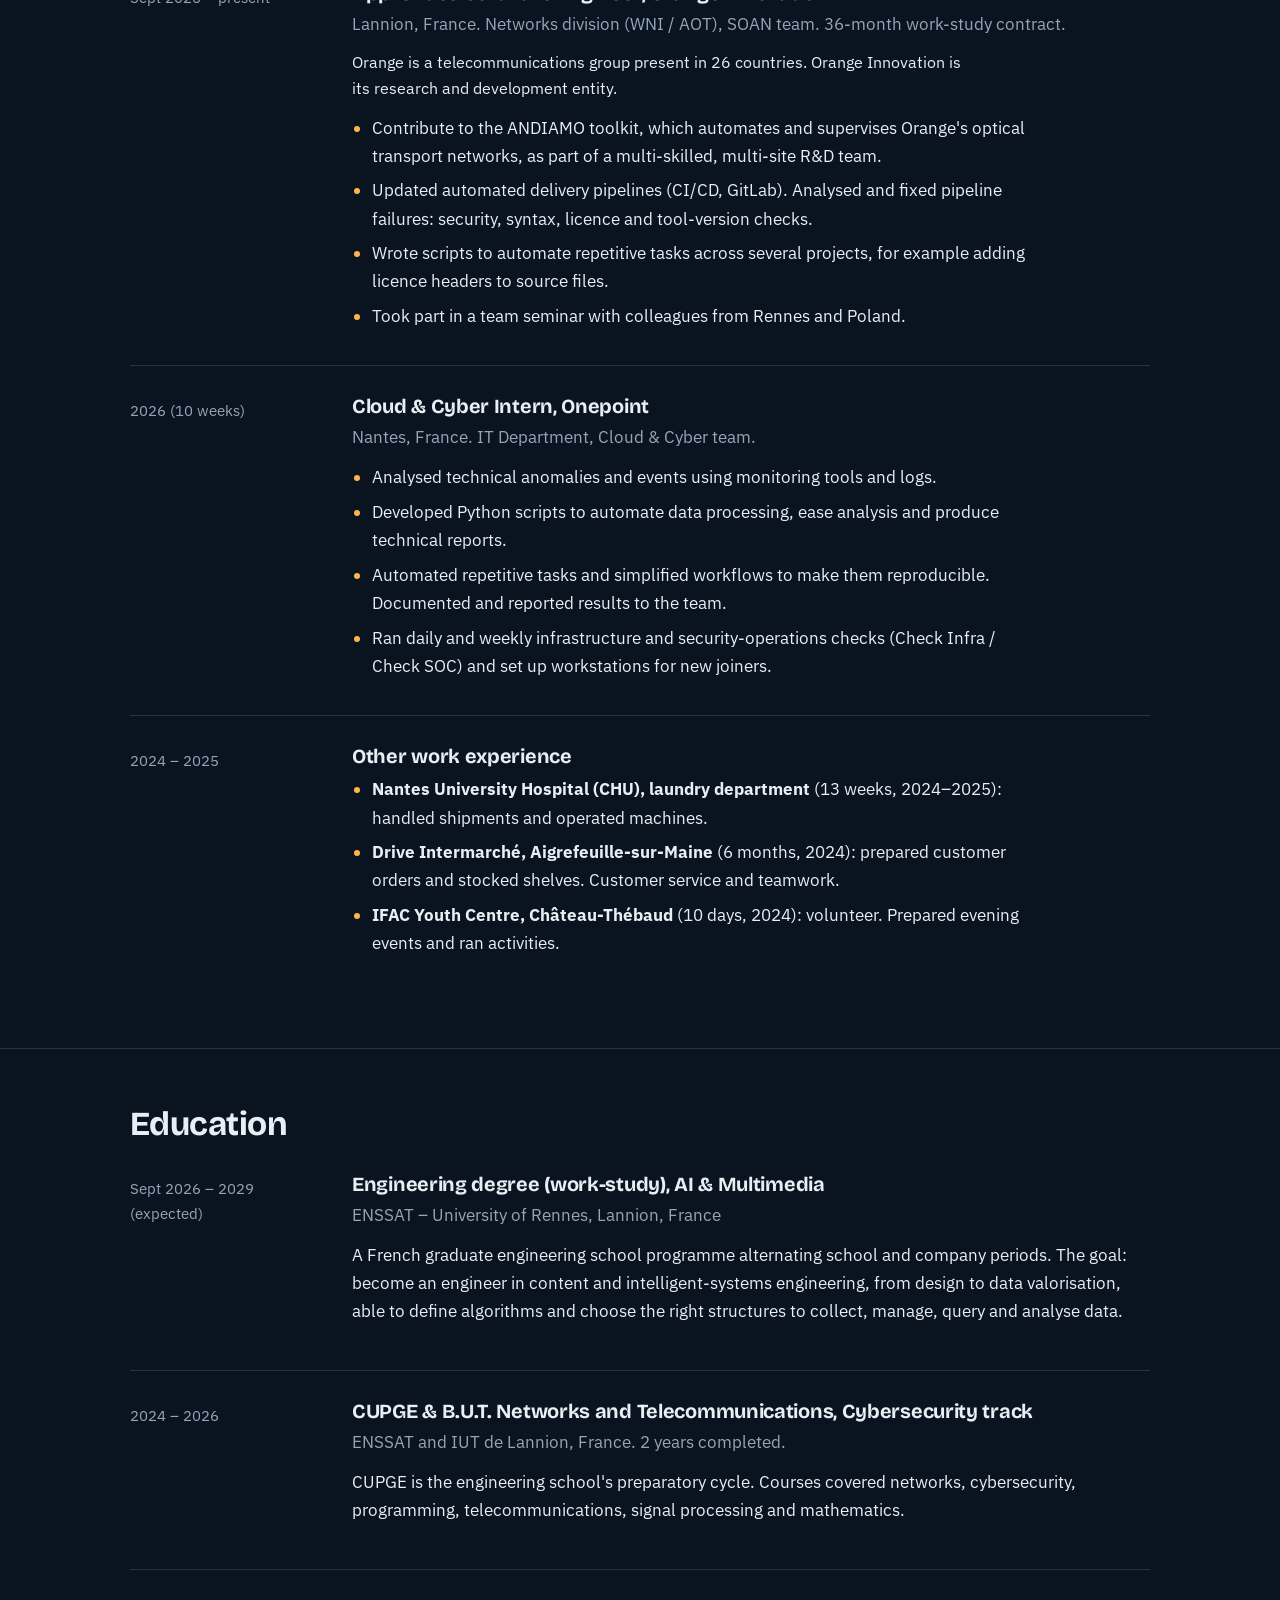
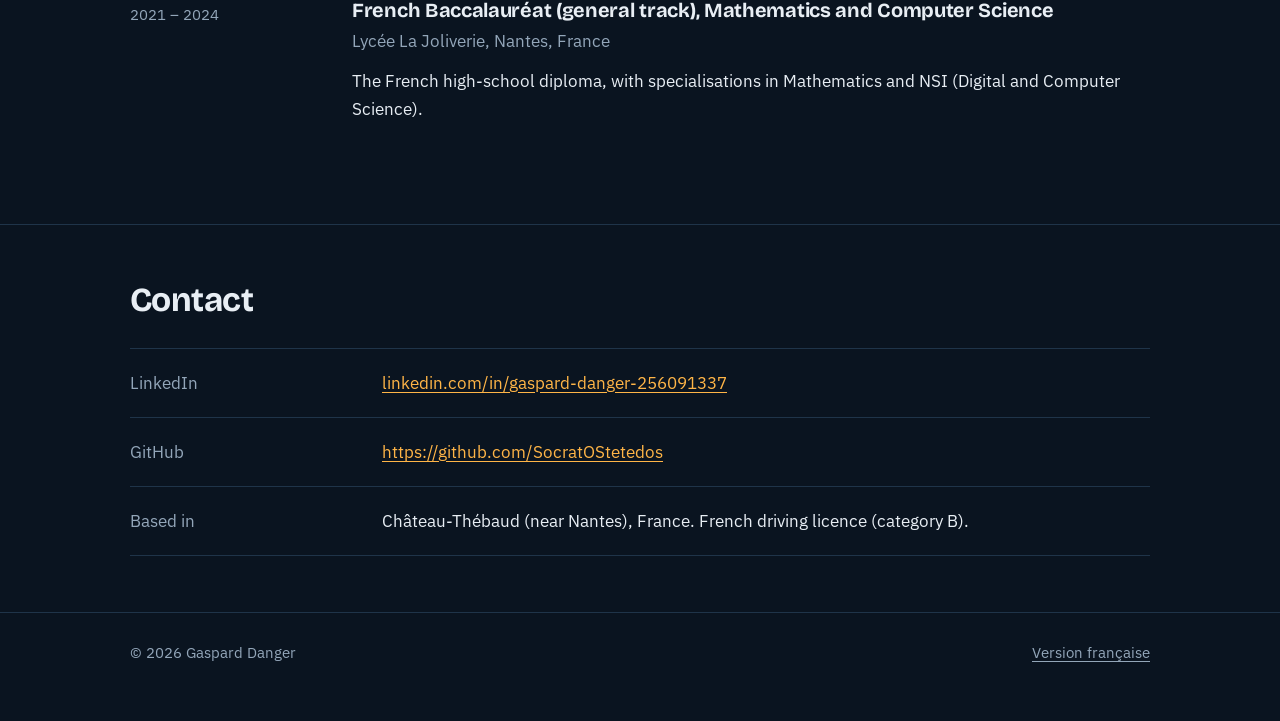
==== commit 09ee518d: "Update index.html" ====
--- a/EN/index.html
+++ b/EN/index.html
@@ -43,7 +43,6 @@
           <p class="actions">
             <a class="btn btn-primary" href="internship.html">Internship abroad</a>
             <a class="btn" href="projects.html">See my projects</a>
-            <a class="btn" href="mailto:gaspard.danger@gmail.com">Email me</a>
           </p>
         </div>
         <img class="portrait" src="assets/photo.jpg" alt="Portrait of Gaspard Danger" width="132" height="132" onerror="if(!this.dataset.f){this.dataset.f=1;this.src='../images/pdpbien.jpg'}else{this.remove()}">
@@ -163,7 +162,6 @@
     <div class="wrap">
       <h2>Contact</h2>
       <dl class="brief">
-        <div><dt>Email</dt><dd><a href="mailto:gaspard.danger@gmail.com">gaspard.danger@gmail.com</a></dd></div>
         <div><dt>LinkedIn</dt><dd><a href="https://www.linkedin.com/in/gaspard-danger-256091337" target="_blank" rel="noopener">linkedin.com/in/gaspard-danger-256091337</a></dd></div>
         <div><dt>GitHub</dt><dd><a href="https://github.com/SocratOStetedos" target="_blank" rel="noopener">https://github.com/SocratOStetedos</a></dd></div>
         <div><dt>Based in</dt><dd>Château-Thébaud (near Nantes), France. French driving licence (category B).</dd></div>
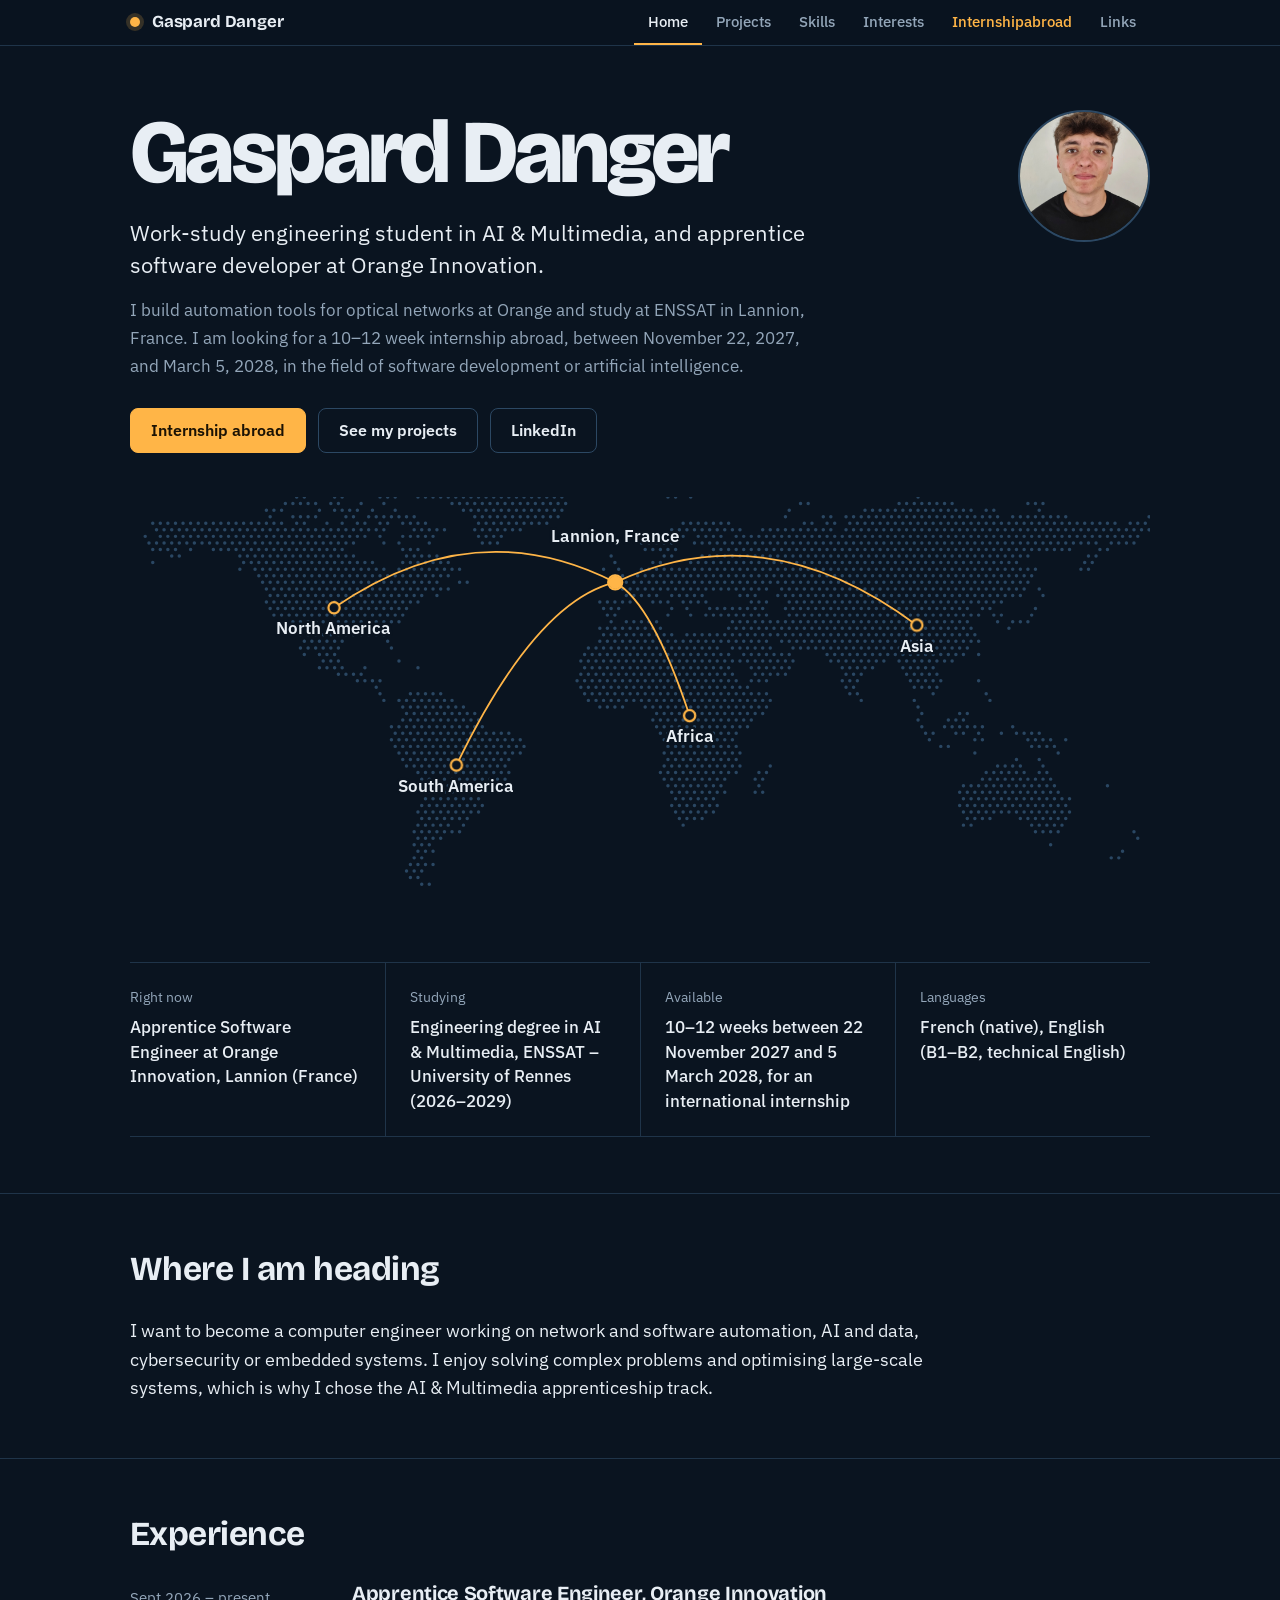
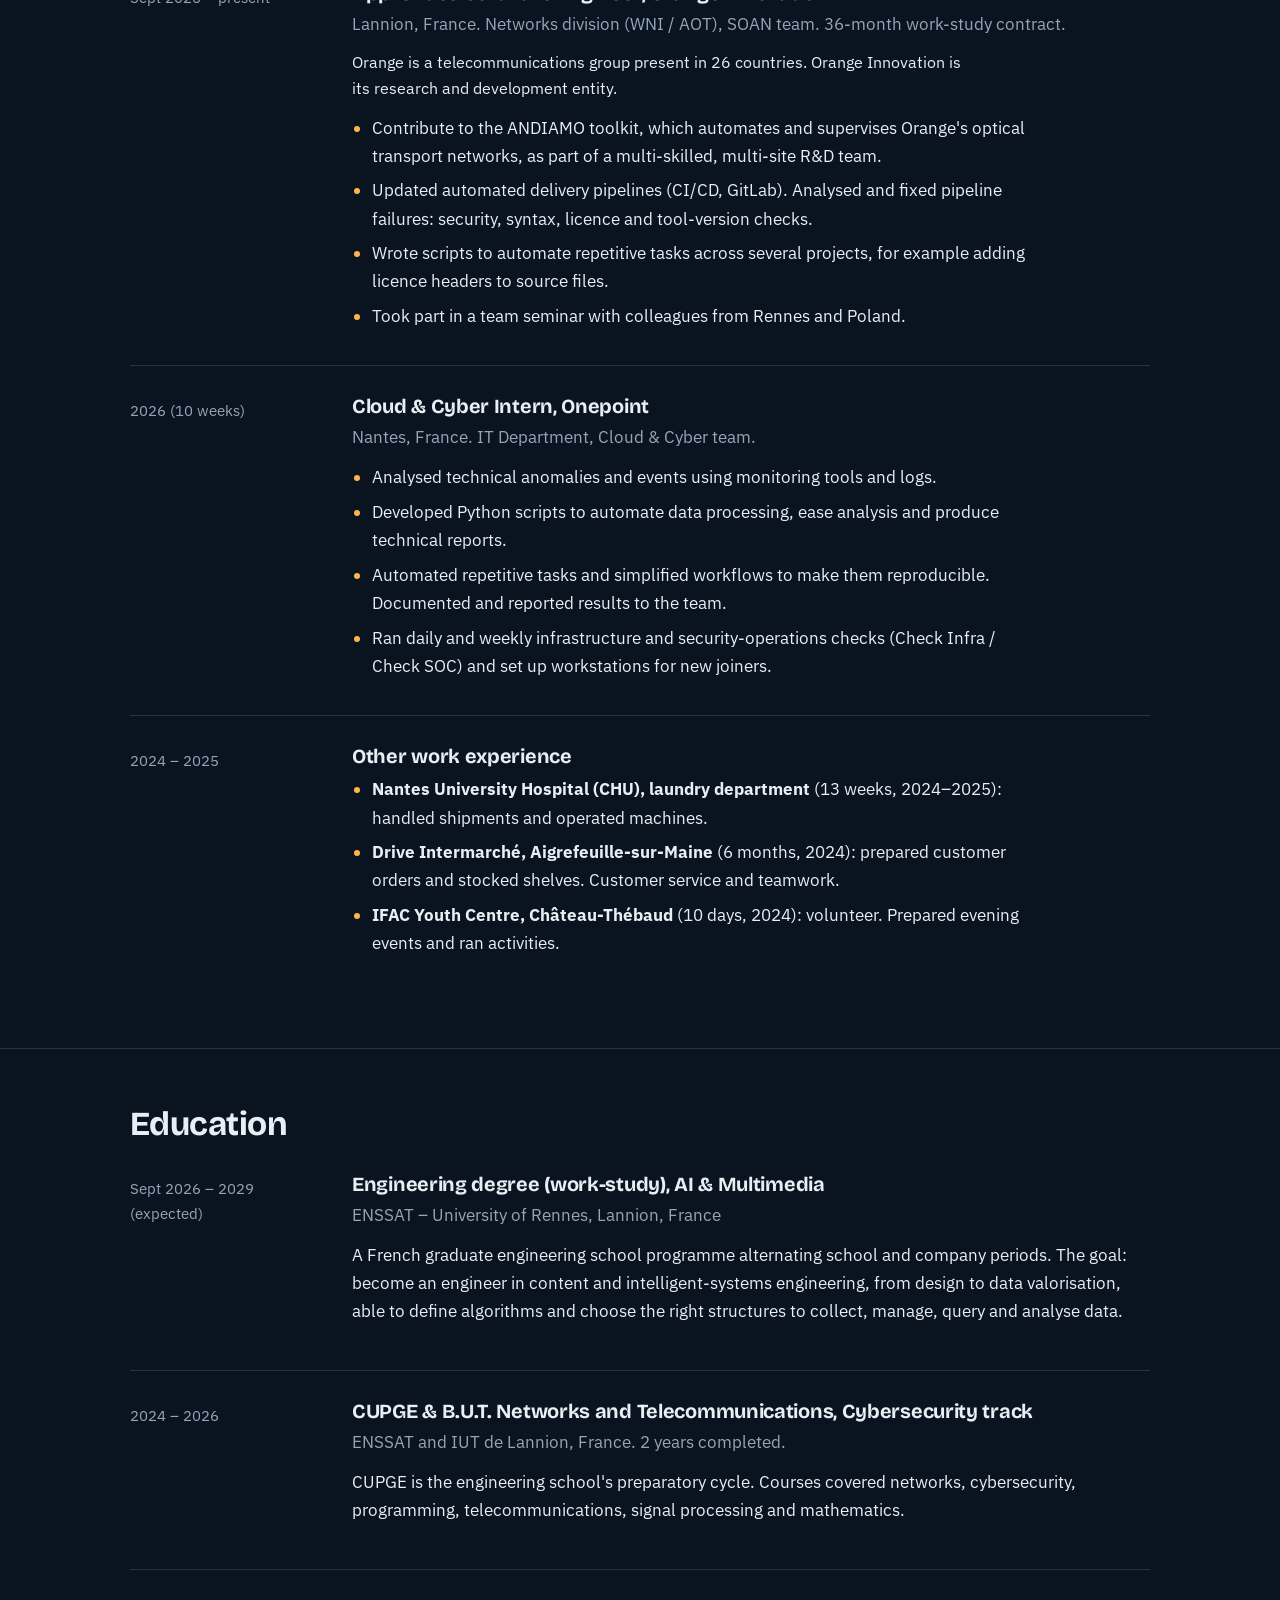
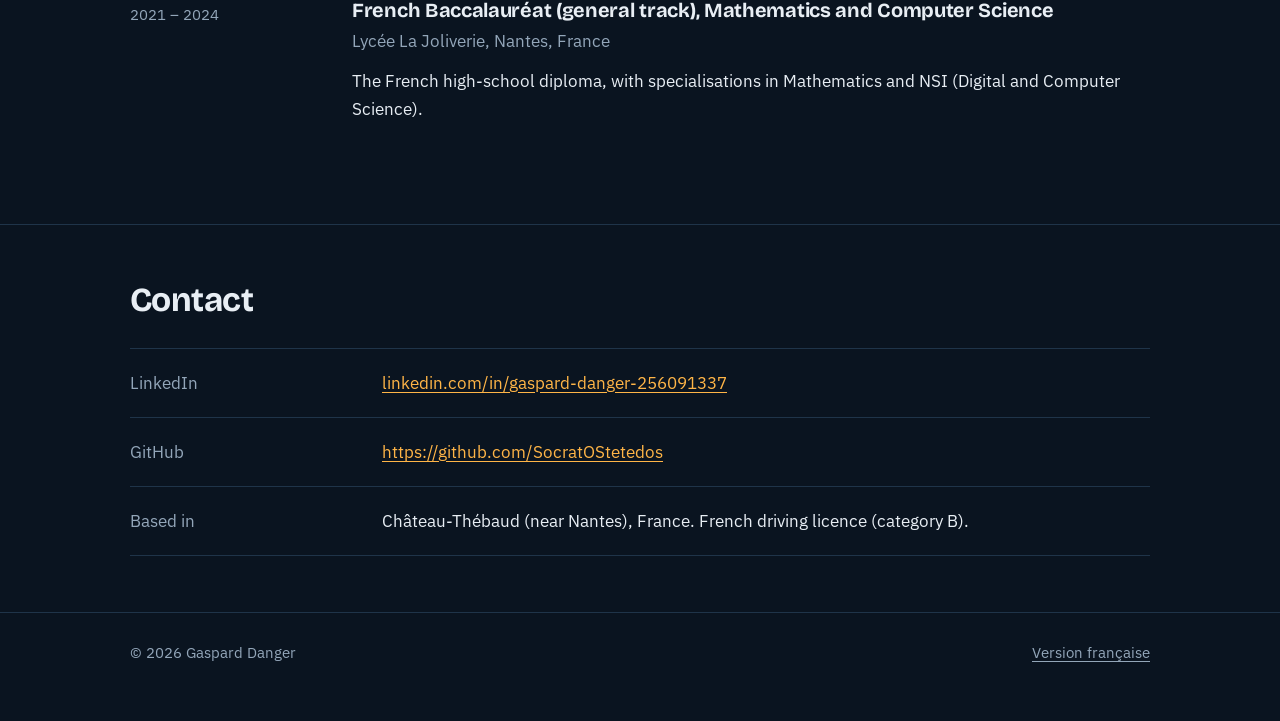
==== commit 23c396a4: "Update index.html" ====
--- a/EN/index.html
+++ b/EN/index.html
@@ -43,6 +43,7 @@
           <p class="actions">
             <a class="btn btn-primary" href="internship.html">Internship abroad</a>
             <a class="btn" href="projects.html">See my projects</a>
+            <a class="btn" href="www.linkedin.com/in/danger-gaspard-ia-data">LinkedIn</a>
           </p>
         </div>
         <img class="portrait" src="assets/photo.jpg" alt="Portrait of Gaspard Danger" width="132" height="132" onerror="if(!this.dataset.f){this.dataset.f=1;this.src='../images/pdpbien.jpg'}else{this.remove()}">
